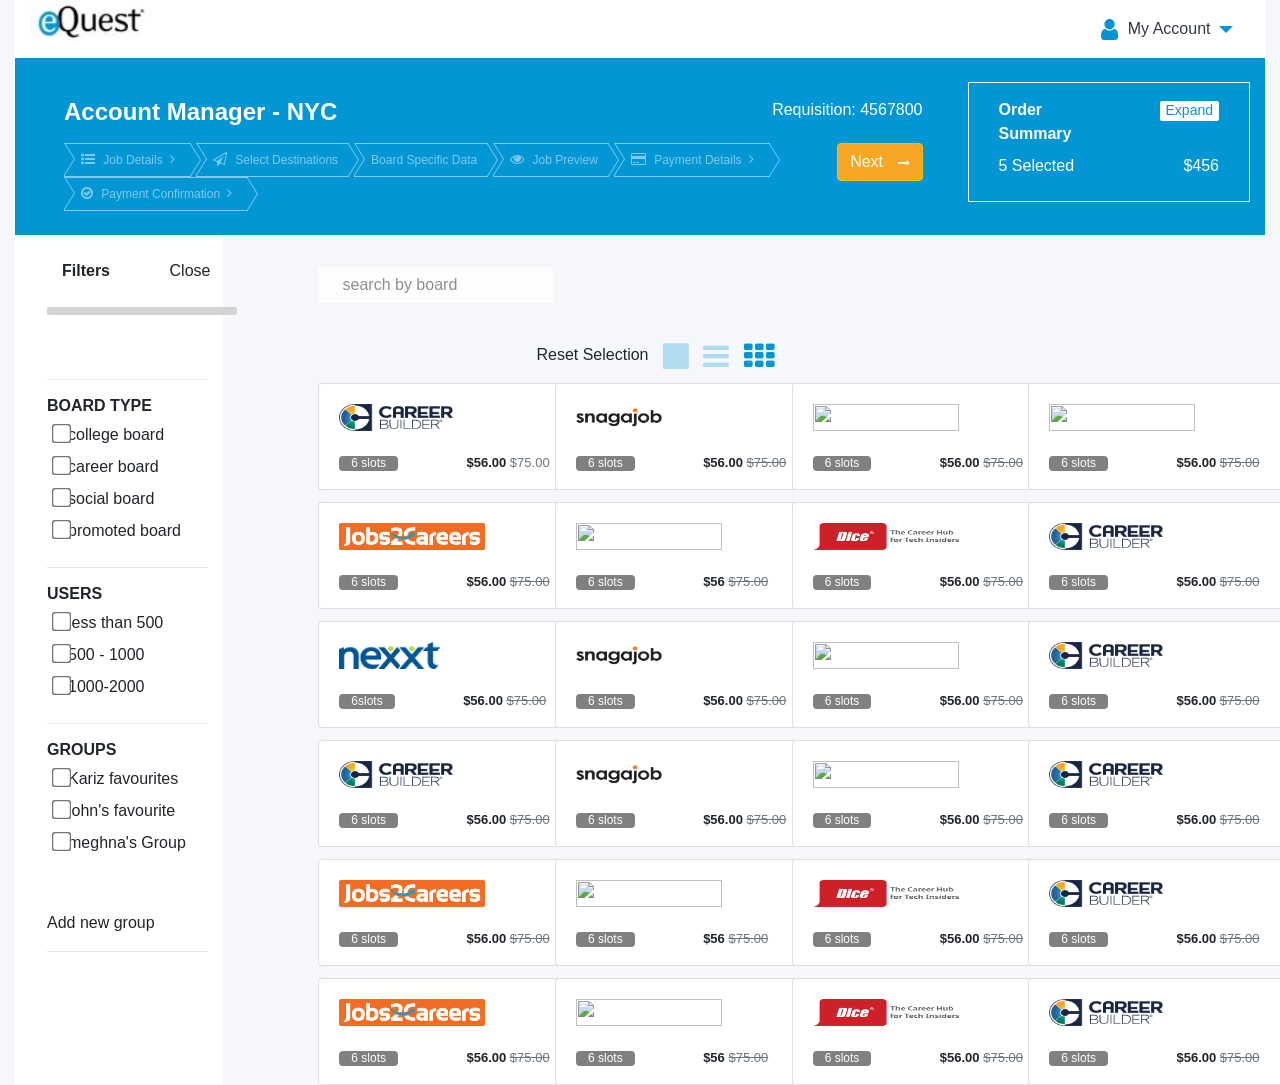
==== index.html @ 1d07b60c "w" ====
<!DOCTYPE html>
<html lang="en">
  <head>
    
    <meta charset="utf-8" />
    <meta name="viewport" content="width=device-width, initial-scale=1, shrink-to-fit=no" />
    
    <link href="https://fonts.googleapis.com/css?family=Barlow:400,700&display=swap"  rel="stylesheet" />
  
    <link href="https://cdnjs.cloudflare.com/ajax/libs/font-awesome/4.7.0/css/font-awesome.min.css" rel="stylesheet"/>
    <link href="css/jquery-ui.min.css" rel="stylesheet" />
    
    <link rel="stylesheet" href="css/bootstrap.min.css" />
  
    <link rel="stylesheet" href="equest3.css" />
    <script src="https://kit.fontawesome.com/34c7f4342f.js"></script>
    <title>eQuest</title>
  </head>
  
  <script>
   $("#slider").slider({
    range: true,
    min: 0,
    max: 500,
    values: [0, 500],
    slide: function(event, ui) {
      $(".amount").text("$" + ui.values[0] + " - $" + ui.values[1]);
    }
  });
  $(".amount").text(
    "$" +
      $("#slider").slider("values", 0) +
      " - $" +
      $("#slider").slider("values", 1)
  );
function selected() {
  $(document).ready(function(){
         $(".card").on("click", function(){
          console.log("click called");
          
            $(this).css("border", "2px solid #0C9BCC");
          
         });
      });  
}
  </script>

  <body >
    <header >
      <div class="container-fluid">
        <div class="row">
          <nav class="navbar navbar-expand-lg navbar-light bg-light bg-white">
            <a class="navbar-brand" href="#">
              <img style="max-width: 82%;  height: auto;" src="images/logo.JPG" />
            </a>
            <button
              class="navbar-toggler" type="button" data-toggle="collapse" data-target="#navbarSupportedContent" aria-controls="navbarSupportedContent" aria-expanded="false" aria-label="Toggle navigation">
              <span class="navbar-toggler-icon"></span>
            </button>

            <div class="collapse navbar-collapse" id="navbarSupportedContent">
              <ul class="navbar-nav mr-auto">
                <li class="nav-item dropdown"></li>
              </ul>
              <form class="form-inline my-2 my-lg-0">
                <div class="dropdown">
                  <a
                    class="nav-link dropdown-toggle text-dark"
                    href="#"
                    id="navbarDropdown"
                    role="button"
                    data-toggle="dropdown"
                    aria-haspopup="true"
                    aria-expanded="false"
                  >
                    <i class="fa fa-user text-primary" aria-hidden="true"></i>
                    My Account
                  </a>
                  <div
                    class="dropdown-menu dropdown-menu-right"
                    aria-labelledby="navbarDropdown"
                  >
                    <a class="dropdown-item" href="#">Manage Jobs</a>
                    <a class="dropdown-item" href="#">Posting Settings</a>
                    <!-- <div class="dropdown-divider"></div> -->
                    <a class="dropdown-item" href="#">Sign Out</a>
                  </div>
                </div>
              </form>
            </div>
          </nav>
        </div>
        <div class="row bg-primary text-white py-4">
          <div class="col-lg-9" style="padding-left:34px;">
            <div class="row mb-2 mt-3">
              <div class="col-sm-9">
                <h4 class="font-weight-bold">Account Manager - NYC</h4>
              </div>
              <div class="col-sm-3 text-right">
                <label>Requisition: <span>4567800</span></label>
              </div>
            </div>
            <div class="row">
              <div class="col-sm-12">
                <a
                  class="btn btn-warning pull-right text-white btn-next"
                  href="#"
                >
                  Next
                  <i class="fa fa-long-arrow-right" aria-hidden="true"></i>
                </a>
                <div class="row">
                  <ul class="nav nav-pills" style="opacity: 0.5;">
                    <li class="nav-item">
                      <a class="nav-link" href="#">
                        <i class="fa fa-list-ul" aria-hidden="true"></i>
                        Job Details
                        <i class="fa fa-angle-right ml-1" aria-hidden="true"></i>
                      </a>
                    </li>
                    <li class="nav-item">
                      <a class="nav-link " href="#">
                        <i class="fa fa-paper-plane-o" aria-hidden="true"></i>
                        Select Destinations
                      </a>
                    </li>
                    <li class="nav-item">
                      <a class="nav-link" href="#">
                        Board Specific Data
                      </a>
                    </li>
                    <li class="nav-item">
                      <a class="nav-link" href="#">
                        <i class="fa fa-eye" aria-hidden="true"></i>
                        Job Preview
                      </a>
                    </li>
                    <li class="nav-item">
                      <a class="nav-link" href="#">
                        <i class="fa fa-credit-card" aria-hidden="true"></i>
                        Payment Details
                        <i class="fa fa-angle-right ml-1" aria-hidden="true"></i>
                      </a>
                    </li>
                    <li class="nav-item">
                      <a class="nav-link" href="#">
                        <i class="fa fa-check-circle-o" aria-hidden="true"></i>
                        Payment Confirmation
                        <i class="fa fa-angle-right ml-1" aria-hidden="true"></i>
                      </a>
                    </li>
                  </ul>
                    </div>
              </div>
            </div>
          </div>
          <div class="col-lg-3">
            <div class="whiteBox">
              <div class="row">
                <div class="col-md-6">
                  <label class="order-summary">Order Summary</label>
                </div>
                <div class="col-md-6 text-right">
                  <a href="#" class="btn-expand">Expand</a>
                </div>
              </div>
              <div class="row">
                <div class="col-md-6">
                  <label>5 Selected</label>
                </div>
                <div class="col-md-6 text-right">
                  <label>$456</label>
                </div>
              </div>
            </div>
          </div>
        </div>
      </div>
    </header>
    <div class="container-fluid">
    <div class="row">
			<!--left column -->
			<div class="col-lg-2" style="padding-left: 32px;background:white;">
        <br>
        <div class="row">
          <div id="filter" class="col-lg-8"><a><strong>Filters</strong></a></div>
          <div class="col-lg-4" id="close">Close</div>
        </div>
        <br>
        <div class="row" id="range">

       
        <div class="price-range">
          <div id="slider"></div>
          <br>
          <div class="amount">&nbsp;</div>
        </div>

      </div>
			
        <hr>
        <h6 id="pr-headings"><strong>BOARD TYPE</strong></h6>
        <div class="checkLst">
        <form>
        	<input type="checkbox" name="collegeboard" id="collegeboard"><label for="collegeboard">college board</label><br>
        	<input type="checkbox" name="careerboard" id="careerboard"><label for="collegeboard">career board</label><br>
        	<input type="checkbox" name="socialboard" id="socialboard"><label for="collegeboard">social board</label><br>
        	<input type="checkbox" name="promotedboard" id="collegeboard"><label for="promotedboard">promoted board</label>
        </form>
        <hr>
        
        <h6 id="pr-headings" ><strong>USERS</strong></h6>
        <form>
        	<input type="checkbox" name="lessthan" id="lessthan"><label for="lessthan">less than 500</label><br>
        	<input type="checkbox" name="fivehun" id="fivehun"><label for="fivehun">500 - 1000</label><br>
        	<input type="checkbox" name="thous" id="thous"><label for="thous">1000-2000</label><br>
        
        </form>
        <hr>
        <h6 id="pr-headings"><strong>GROUPS</strong></h6>
        <form>
        	<input type="checkbox" name="kariz" id="kariz"><label for="collegeboard">Kariz favourites</label><br>
        	<input type="checkbox" name="john" id="john"><label for="collegeboard">john's favourite</label><br>
        	<input type="checkbox" name="meghna" id="meghna"><label for="collegeboard">meghna's Group</label>
        </form>
        <br><br>
        <p>Add new group</p>
        <hr>

        </div>
      
      </div>
      <!-- middle column-->
      <div id="middleCol" class="col-lg-10">
			   	<!-- 1st row -->
			    	<div class="row searchbox">
				    	<div class="col-6">
				         <div class="search-container">
                   <form  action="/action_page.php">
                          <input type="text" placeholder="     search by board                      &#xF002;" style="font-family: Arial, FontAwesome;
                          width: 53%;
                          height: 36px;
                          border: 1px;
                          opacity: 0.8;
                          margin-top: 32px"/>
                                <!--  <a href="#"><i class="fa fa-search"></i></a>-->
                     </form>
                   </div>

		        	</div>
              <div class="col-md-4 reset-selection">
                <label>Reset Selection</label>
                <a href="#" title="Condensed View" class="btn-condensed-view"
                  ><i class="fa fa-stop" aria-hidden="true"></i
                ></a>
                <a href="#" title="List View" class="btn-list-view"
                  ><i class="fa fa-bars" aria-hidden="true"></i
                ></a>
                <a href="#" title="Card View" class="btn-card-view active"
                  ><i class="fa fa-th" aria-hidden="true"></i
                ></a>
              </div>
		         </div>
		<br>
             <!-- 2nd row -->
            
       
		<div class="row">

      <div class="col-lg-3  col-sm-6 col-xs-12">

        <a class="clik" href="#" onclick="selected(this)">
          <div class="card" style="width: 16rem;"> 
          <!--  <i id="checkmark" class="fas fa-check-circle"></i> -->
   
  <div class="card-body" >
  
    <h5 class="card-title"><img class="career" src="images/career.png"></h5>

    <a href="#" class="card-link" id="slots">6 slots</a>
    <a  class="card-link" id="alignRight "><strong>$56.00 </strong><span class="text-muted" id="overline">$75.00</span></a>
  </div>
</div></a>
      </div>
			<div class="col-lg-3  col-sm-6 col-xs-12">
				<div class="card" style="width: 16rem;">
  <div class="card-body">
    <h5 class="card-title"><img src="images/snagajob.png" class="snaga"></h5>
    <a href="#" class="card-link" id="slots">6 slots</a>
    <a  class="card-link"><strong>$56.00</strong> <span class="text-muted" ><del>$75.00</del></span></a>
  </div>
</div>
			</div>
      <div class="col-lg-3  col-sm-6 col-xs-12">
				<div class="card" style="width: 16rem;">
  <div class="card-body">
    <h5 class="card-title"><img src="images/indeed.png" class="indeed"></h5>
    <a href="#" class="card-link" id="slots">6 slots</a>
    <a  class="card-link"><strong>$56.00 </strong><span class="text-muted"><del>$75.00</del></span></a>
  </div>
</div>

      </div>
      <div class="col-lg-3  col-sm-6 col-xs-12">
				<div class="card" style="width: 16rem;">
  <div class="card-body">
    <h5 class="card-title"><img src="images/indeed.png" class="indeed"></h5>
    <a href="#" class="card-link" id="slots">6 slots</a>
    <a  class="card-link"><strong>$56.00 </strong><span class="text-muted"><del>$75.00</del></span></a>
  </div>
</div>

      </div></div>
		
		<br>
		<!-- 3rd row -->
		
		<div class="row">

			<div class="col-lg-3  col-sm-6 col-xs-12">
				<div class="card" style="width: 16rem;">
       
  <div class="card-body" >
    <h5 class="card-title"><img src="images/j2c.png" class="indeed"></h5>
    <a href="#" class="card-link" id="slots">6 slots</a>
    <a  class="card-link"> <strong>$56.00 </strong><span class="text-muted"><del>$75.00</del></span></a>
  </div>
</div>
			</div>
      <div class="col-lg-3  col-sm-6 col-xs-12">
				<div class="card" style="width: 16rem;">
  <div class="card-body">
    <h5 class="card-title"><img src="images/craigslist.png" class="indeed"></h5>
    <a href="#" class="card-link" id="slots">6 slots</a>
    <a class="card-link"><strong>$56</strong> <span class="text-muted" ><del>$75.00</del></span></a>
  </div>
</div>
			</div>
			<div class="col-lg-3  col-sm-6 col-xs-12">
				<div class="card" style="width: 16rem;">
      
  <div class="card-body" >
    <h5 class="card-title"><img src="images/dice.png" class="indeed"></h5>
    <a href="#" class="card-link" id="slots">6 slots</a>
     <a  class="card-link"><strong>$56.00</strong> <span class="text-muted" ><del>$75.00</del></span></a>
  </div>
</div>

      </div>
      <div class="col-lg-3  col-sm-6 col-xs-12">

				<a id="clik" href="#" onclick="selected()">
          <div class="card" style="width: 16rem;"> 
        
  <div class="card-body" >
  
    <h5 class="card-title"><img class="career" src="images/career.png"></h5>

    <a href="#" class="card-link" id="slots">6 slots</a>
    <a  class="card-link" id="alignRight "><strong>$56.00 </strong><span class="text-muted" ><del>$75.00</del></span></a>
  </div>
</div></a>
			</div>

		</div>
		<br>

		<div class="row">

			<div class="col-lg-3  col-sm-6 col-xs-12">
				<div class="card" style="width: 16rem;">
       
  <div class="card-body" >
    <h5 class="card-title"><img src="images/nexxt.png" class="nxt"></h5>
    <a href="#" class="card-link" id="slots">6slots</a>
    <a  class="card-link"><strong>$56.00 </strong><span class="text-muted"><del>$75.00</del></span></a>
  </div>
</div>
			</div>
			<div class="col-lg-3  col-sm-6 col-xs-12">
				<div class="card" style="width: 16rem;">
  <div class="card-body">
    <h5 class="card-title"><img src="images/snagajob.png" class="snaga"></h5>
    <a href="#" class="card-link" id="slots">6 slots</a>
    <a  class="card-link"><strong>$56.00</strong> <span class="text-muted" ><del>$75.00</del></span></a>
  </div>
</div>
			</div>
			<div class="col-lg-3  col-sm-6 col-xs-12">
				<div class="card" style="width: 16rem;">
  <div class="card-body">
    <h5 class="card-title" ><img src="images/indeed.png" class="indeed" ></h5>
    <a href="#" class="card-link" id="slots">6 slots</a>
     <a  class="card-link"><strong>$56.00</strong> <span class="text-muted" ><del>$75.00</del></span></a>
  </div>
</div>

      </div>
      <div class="col-lg-3  col-sm-6 col-xs-12">

				<a id="clik" href="#" onclick="selected()">
          <div class="card" style="width: 16rem;"> 
            <div class="card-body" >
  
    <h5 class="card-title"><img class="career" src="images/career.png"></h5>

    <a href="#" class="card-link" id="slots">6 slots</a>
    <a  class="card-link" id="alignRight "><strong>$56.00 </strong><span class="text-muted" ><del>$75.00</del></span></a>
  </div>
</div></a>
			</div>

    </div>
    <br>
    <div class="row">

			<div class="col-lg-3  col-sm-6 col-xs-12">

				<a id="clik" href="#" onclick="selected()">
          <div class="card" style="width: 16rem;"> 
            <div class="card-body" >
  
    <h5 class="card-title"><img class="career" src="images/career.png"></h5>

    <a href="#" class="card-link" id="slots">6 slots</a>
    <a  class="card-link" id="alignRight "><strong>$56.00 </strong><span class="text-muted" ><del>$75.00</del></span></a>
  </div>
</div></a>
			</div>
      <div class="col-lg-3  col-sm-6 col-xs-12">
				<div class="card" style="width: 16rem;">
  <div class="card-body">
    <h5 class="card-title"><img src="images/snagajob.png" class="snaga"></h5>
    <a href="#" class="card-link" id="slots">6 slots</a>
    <a  class="card-link"><strong>$56.00</strong> <span class="text-muted"><del>$75.00</del></span></a>
  </div>
</div>
			</div>
      <div class="col-lg-3  col-sm-6 col-xs-12">
				<div class="card" style="width: 16rem;">
  <div class="card-body">
    <h5 class="card-title"><img src="images/indeed.png" class="indeed"></h5>
    <a href="#" class="card-link" id="slots">6 slots</a>
    <a  class="card-link"><strong>$56.00 </strong><span class="text-muted"><del>$75.00</del></span></a>
  </div>
</div>

      </div>
      <div class="col-lg-3  col-sm-6 col-xs-12">

				<a id="clik" href="#" onclick="selected()">
          <div class="card" style="width: 16rem;"> 
            <div class="card-body" >
  
    <h5 class="card-title"><img class="career" src="images/career.png"></h5>

    <a href="#" class="card-link" id="slots">6 slots</a>
    <a  class="card-link" id="alignRight "><strong>$56.00 </strong><span class="text-muted"><del>$75.00</del></span></a>
  </div>
</div></a>
			</div>
    </div>
    <br>
    <div class="row">

      <div class="col-lg-3  col-sm-6 col-xs-12">
				<div class="card" style="width: 16rem;">
          <div class="card-body" >
    <h5 class="card-title"><img src="images/j2c.png" class="indeed"></h5>
    <a href="#" class="card-link" id="slots">6 slots</a>
    <a  class="card-link"> <strong>$56.00 </strong><span class="text-muted" ><del>$75.00</del></span></a>
  </div>
</div>
			</div>
			<div class="col-lg-3  col-sm-6 col-xs-12">
				<div class="card" style="width: 16rem;">
  <div class="card-body">
    <h5 class="card-title"><img src="images/craigslist.png" class="indeed"></h5>
    <a href="#" class="card-link" id="slots">6 slots</a>
    <a class="card-link"><strong>$56</strong> <span class="text-muted"><del>$75.00</del></span></a>
  </div>
</div>
			</div>
			<div class="col-lg-3  col-sm-6 col-xs-12">
				<div class="card" style="width: 16rem;">
          <div class="card-body" >
    <h5 class="card-title"><img src="images/dice.png" class="indeed"></h5>
    <a href="#" class="card-link" id="slots">6 slots</a>
     <a  class="card-link"><strong>$56.00</strong> <span class="text-muted"><del>$75.00</del></span></a>
  </div>
</div>

      </div>
      <div class="col-lg-3  col-sm-6 col-xs-12">

				<a id="clik" href="#" onclick="selected()">
          <div class="card" style="width: 16rem;"> 
            <div class="card-body" >
  
    <h5 class="card-title"><img class="career" src="images/career.png"></h5>

    <a href="#" class="card-link" id="slots">6 slots</a>
    <a  class="card-link" id="alignRight "><strong>$56.00 </strong><span class="text-muted" ><del>$75.00</del></span></a>
  </div>
</div></a>
			</div>

		</div>
    <br>
    <div class="row">

			<div class="col-lg-3  col-sm-6 col-xs-12">
				<div class="card" style="width: 16rem;">
          <div class="card-body" >
    <h5 class="card-title"><img src="images/j2c.png" class="indeed"></h5>
    <a href="#" class="card-link" id="slots">6 slots</a>
    <a  class="card-link"> <strong>$56.00 </strong><span class="text-muted" ><del>$75.00</del></span></a>
  </div>
</div>
			</div>
      <div class="col-lg-3  col-sm-6 col-xs-12">
				<div class="card" style="width: 16rem;">
  <div class="card-body">
    <h5 class="card-title"><img src="images/craigslist.png" class="indeed"></h5>
    <a href="#" class="card-link" id="slots">6 slots</a>
    <a class="card-link"><strong>$56</strong> <span class="text-muted"><del>$75.00</del></span></a>
  </div>
</div>
			</div>
			<div class="col-lg-3  col-sm-6 col-xs-12">
				<div class="card" style="width: 16rem;">
          <div class="card-body" >
    <h5 class="card-title"><img src="images/dice.png" class="indeed"></h5>
    <a href="#" class="card-link" id="slots">6 slots</a>
     <a  class="card-link"><strong>$56.00</strong> <span class="text-muted" ><del>$75.00</del></span></a>
  </div>
</div>

      </div>
      <div class="col-lg-3  col-sm-6 col-xs-12">

				<a id="clik" href="#" onclick="selected()">
          <div class="card" style="width: 16rem;"> 
            <div class="card-body" >
  
    <h5 class="card-title"><img class="career" src="images/career.png"></h5>

    <a href="#" class="card-link" id="slots">6 slots</a>
    <a  class="card-link" id="alignRight "><strong>$56.00 </strong><span class="text-muted"><del>$75.00</del></span></a>
  </div>
</div></a>
			</div>
		</div>
</div>

</div> </div>   
<footer ></footer>  
    <script src="js/jquery.min.js"></script>
    <script src="js/jquery-ui.min.js"></script>
    <script src="js/popper.min.js"></script>
    <script src="js/bootstrap.min.js"></script>
    <script src="js/custom.js"></script>
  </body>
</html>
---- equest3.css ----
* {
  
    font-weight: 400;
  }
  body {
    background: #f5f7fb;
  }
  body.padding-top {
    padding-top: 210px;
  }
  /* Customised Bootstrap CSS */
  .nav-pills .nav-link.active,
  .nav-pills .show > .nav-link {
    background-color: #fff;
    color: #0296d5;
    font-weight: bold;
  }
  .navbar {
    width: 100%;
    height: 58px;
}
  .nav-link {
    
    padding-left: 1208px;
}
  .navbar .dropdown-toggle::after {
    border-top: 7px solid #0296d5;
    border-right: 7px solid transparent;
    border-bottom: 0;
    border-left: 7px solid transparent;
    vertical-align: middle;
  }
  .navbar .dropdown-toggle i {
    font-size: 24px;
    margin-right: 5px;
    vertical-align: middle;
  }
 
  .btn-next i {
    font-size: 12px;
    margin-left: 10px;
  }
  .whiteBox {
    padding: 15px;
    border: 1px solid #fff;
  }
  .order-summary {
    font-size: 16px;
    font-weight: 700;
  }
  .btn-expand {
    background: #fff;
    color: #0296d5;
    font-size: 14px;
    padding: 1px 6px 3px;
    border-radius: 2px;
    text-decoration: none;
  }
  .nav-pills .nav-link.active,
.nav-pills .show > .nav-link {
  background-color: #fff;
  color: #0296d5;
  font-weight: bold;
}
.text-primary {
  color: #0296d5 !important;
}
.bg-primary {
  background-color: #0296d5 !important;
}
.nav-link {
  padding: 7px 16px;
}
.custom-control-input:focus ~ .custom-control-label::before {
  box-shadow: none;
}
.btn-warning {
  background-color: #f5a623;
}
.bg-warning {
  background-color: #f5a623 !important;
}
/* Customised Bootstrap CSS Ends*/

.navbar {
  width: 100%;
}
.navbar .dropdown-toggle::after {
  border-top: 7px solid #0296d5;
  border-right: 7px solid transparent;
  border-bottom: 0;
  border-left: 7px solid transparent;
  vertical-align: middle;
}
.navbar .dropdown-toggle i {
  font-size: 24px;
  margin-right: 5px;
  vertical-align: middle;
}
header .nav li a {
  color: #fff;
  border: 1px solid #fff;
  position: relative;
  font-size: 12px;
  background-color: #0296d5;
  border-radius: 0px !important;
  padding-right: 10px;
}
header .nav li {
  position: relative;
  margin-right: 5px;
}
header .nav li:before,
header .nav li:after {
  content: " ";
  display: block;
  width: 0;
  height: 0;
  border-top: 16px solid transparent;
  border-bottom: 16px solid transparent;
  border-left: 10px solid #fff;
  position: absolute;
  top: 0px;
  left: 1px;
  z-index: 0;
}
header .nav li:before {
  border-left: 10px solid #0296d5;
  left: 0px;
  z-index: 1;
}
header .nav li a:after,
header .nav li a:before {
  content: " ";
  display: block;
  width: 0;
  height: 0;
  border-top: 16px solid transparent;
  border-bottom: 16px solid transparent;
  border-left: 10px solid #fff;
  position: absolute;
  top: 0px;
  right: -11px;
  z-index: 2;
}
header .nav li a:before {
  border-left: 10px solid #0296d5;
  right: -10px;
  z-index: 3;
}
header .nav li a i {
  margin-right: 5px;
  font-size: 14px;
}
.nav-pills .nav-link.active:before {
  border-left: 10px solid #fff;
}
.btn-next i {
  font-size: 12px;
  margin-left: 10px;
}
.range{
   width:190px;
   height: 8px;
   background:lightgrey; 
     -webkit-appearance:none  ;
     outline: none;
     border-radius:2px;

}
.range::-webkit-slider-thumb{
  -webkit-appearance:none;
  width: 20px;
  height: 20px;
  border-radius: 50%;
  background:#0C9BCC;
}

.range::-webkit-slider-thumb:after{
  -webkit-appearance:none;
  width: 20px;
  height: 20px;
  border-radius: 50%;
  background:red;
}
img{
	width: 146px;
	margin-bottom: 13px;
}
#slots {
    background-color: gray;
    color: white;
    border-radius: 4px;
    padding: 0px 12px 1px 12px;
    font-size: 12px;
}

.card-link+.card-link {
    margin-left: 64px!important;
    font-size: 13px;
}
img.snaga {
    height: 27px;
    width: 86px;
}
img.indeed {
    height: 27px;
}
img.career {
    height: 27px;
    width: 53%;
}
img.nxt {
    height: 27px;
    width: 101px;
}
.card{
  width: 280px;
}
#slider{
  width:190px;
  height: 8px;
  background:lightgrey; 
    -webkit-appearance:none  ;
    outline: none;
    border-radius:2px;
}
#slider::-webkit-slider-thumb{
 -webkit-appearance:none;
 width: 20px;
 height: 20px;
 border-radius: 100%;
 background:#0C9BCC;
}

#slider::-webkit-slider-thumb:after{
 -webkit-appearance:none;
 width: 20px;
 height: 20px;
 border-radius: 100%;
 background:red;
}
#middleCol {
  line-height: 12px;
  padding-left:80px;
}
.row{
  margin-left: 0px;
  margin-right:0px;
}
div#reset {
  padding-top: 44px;
  padding-left: 294px;
}
.reset-selection {
  text-align: right;
  margin-left: 170px;
  margin-top: 38px;
}
.reset-selection a {
  font-size: 30px;
  vertical-align: middle;
  margin-left: 10px;
  color: #0296d5;
  opacity: 0.28;
}
.reset-selection a.active {
  opacity: 1;
}
.promotion-flyer {
  position: absolute;
  top: 10px;
  right: 0px;
  background: #b2dcf1;
  font-size: 12px;
  font-style: italic;
  padding: 0px 5px 1px 15px;
}
.promotion-flyer:before {
  content: "";
  position: absolute;
  top: 0px;
  left: 0px;
  border-top: 9px solid transparent;
  border-right: 0px solid transparent;
  border-left: 9px solid #fff;
  border-bottom: 9px solid transparent;
}
.nav{
  opacity: 0.5;
}
.img-fluid {
  max-width: 82%!important;
  height: auto;
}
.ui-state-default, .ui-widget-content .ui-state-default, .ui-widget-header .ui-state-default, .ui-button, html .ui-button.ui-state-disabled:hover, html .ui-button.ui-state-disabled:active {
  border: 1px solid #c5c5c5;
  background: #f6f6f6;
  font-weight: normal;
  color: #454545;
  background:#0C9BCC!important;
  border-radius: 50%!important;
}
.checkLst input {
  transform: scale(1.5);
  margin-left: 8px;
  margin-bottom: 4px;
}
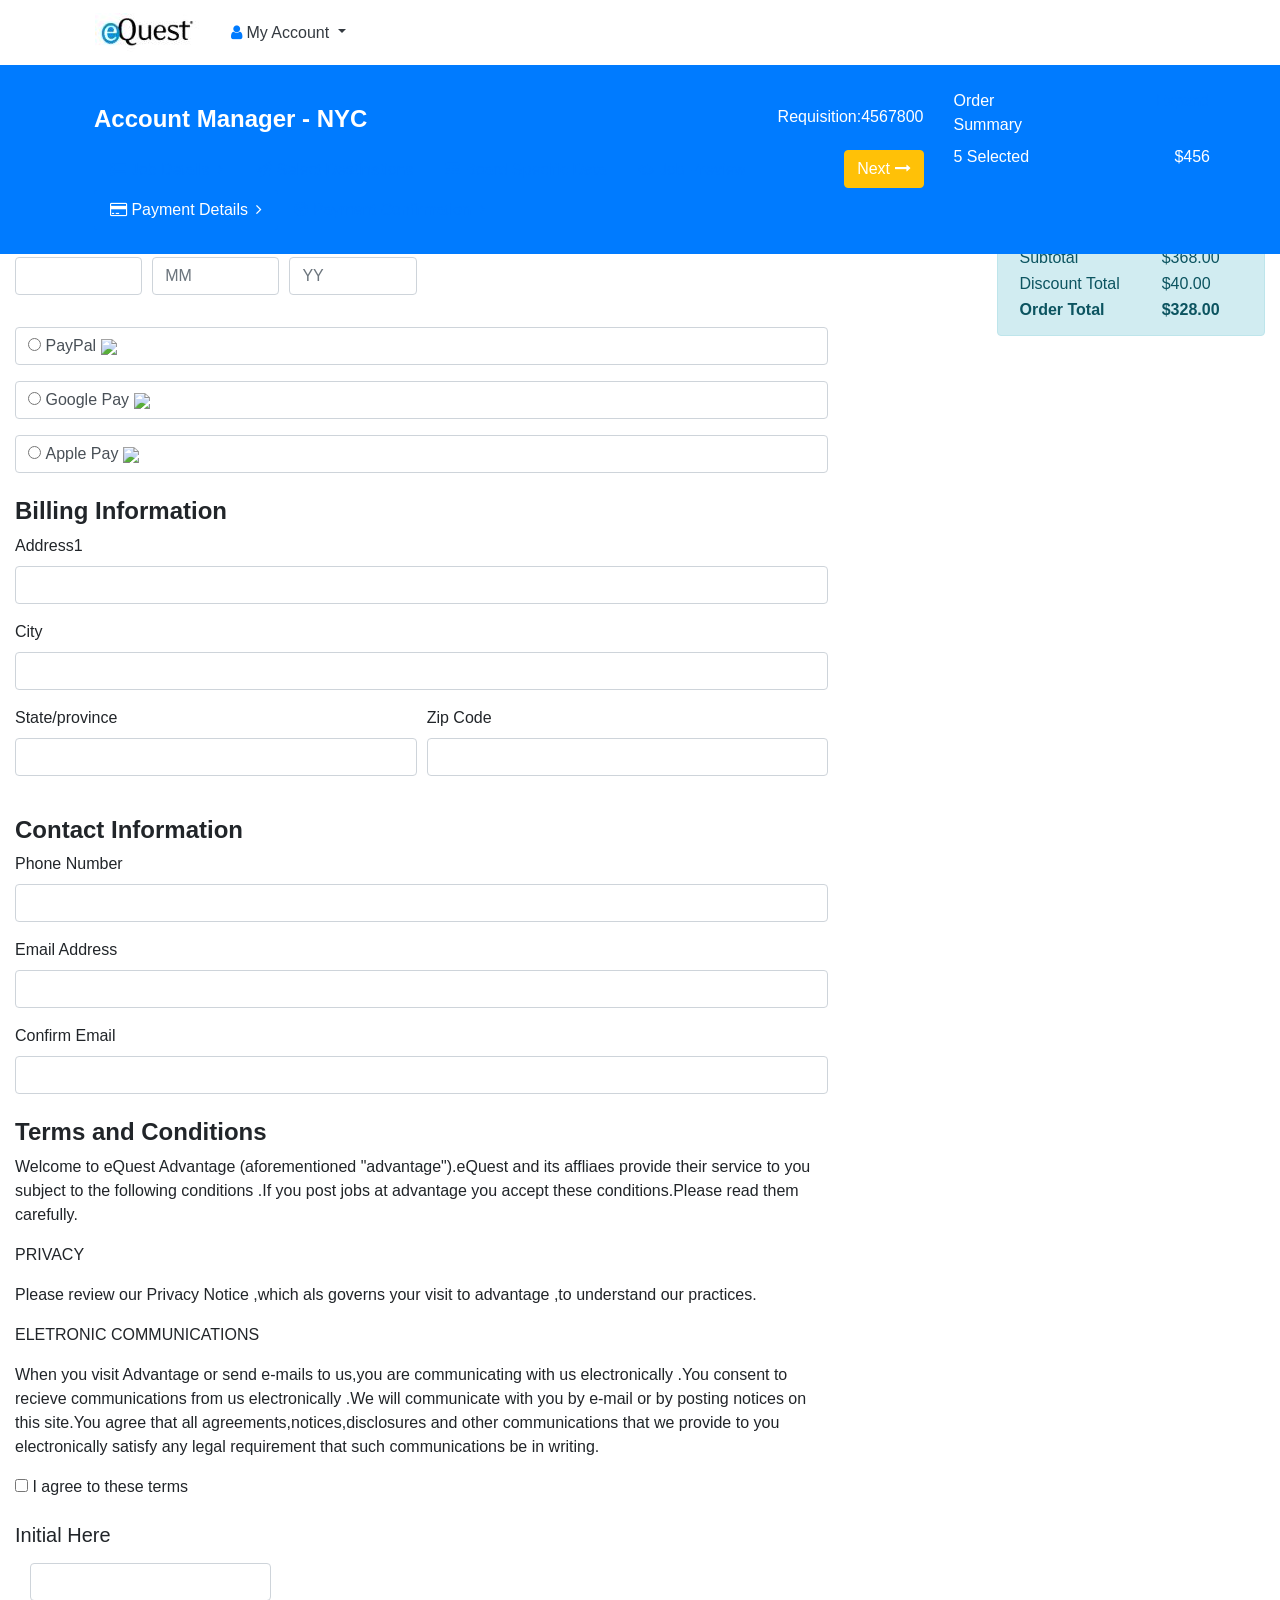
==== commit 05855511: "Update index.html" ====
--- a/index.html
+++ b/index.html
@@ -1,142 +1,109 @@
 <!DOCTYPE html>
 <html lang="en">
-  <head>
-    
-    <meta charset="utf-8" />
-    <meta name="viewport" content="width=device-width, initial-scale=1, shrink-to-fit=no" />
-    
-    <link href="https://fonts.googleapis.com/css?family=Barlow:400,700&display=swap"  rel="stylesheet" />
+
+<head>
+  <!-- Required meta tags -->
+  <meta charset="utf-8" />
+  <meta name="viewport" content="width=device-width, initial-scale=1, shrink-to-fit=no" />
+  <!-- Barlow - Google Fonts -->
+  <link href="https://fonts.googleapis.com/css?family=Barlow:400,500,700&display=swap" rel="stylesheet">
+  <!-- Font Awesome CSS -->
+  <link href="https://cdnjs.cloudflare.com/ajax/libs/font-awesome/4.7.0/css/font-awesome.min.css" rel="stylesheet" />
+  <link href="css/jquery-ui.min.css" rel="stylesheet" />
+  <!-- Bootstrap CSS -->
+  <link rel="stylesheet" href="css/bootstrap.min.css" />
+  <!-- Custom CSS  -->
+  <link rel="stylesheet" href="paymentdetails1.css" />
   
-    <link href="https://cdnjs.cloudflare.com/ajax/libs/font-awesome/4.7.0/css/font-awesome.min.css" rel="stylesheet"/>
-    <link href="css/jquery-ui.min.css" rel="stylesheet" />
-    
-    <link rel="stylesheet" href="css/bootstrap.min.css" />
-  
-    <link rel="stylesheet" href="equest3.css" />
-    <script src="https://kit.fontawesome.com/34c7f4342f.js"></script>
-    <title>eQuest</title>
-  </head>
-  
-  <script>
-   $("#slider").slider({
-    range: true,
-    min: 0,
-    max: 500,
-    values: [0, 500],
-    slide: function(event, ui) {
-      $(".amount").text("$" + ui.values[0] + " - $" + ui.values[1]);
-    }
-  });
-  $(".amount").text(
-    "$" +
-      $("#slider").slider("values", 0) +
-      " - $" +
-      $("#slider").slider("values", 1)
-  );
-function selected() {
-  $(document).ready(function(){
-         $(".card").on("click", function(){
-          console.log("click called");
-          
-            $(this).css("border", "2px solid #0C9BCC");
-          
-         });
-      });  
-}
-  </script>
-
-  <body >
-    <header >
-      <div class="container-fluid">
-        <div class="row">
-          <nav class="navbar navbar-expand-lg navbar-light bg-light bg-white">
-            <a class="navbar-brand" href="#">
-              <img style="max-width: 82%;  height: auto;" src="images/logo.JPG" />
-            </a>
-            <button
-              class="navbar-toggler" type="button" data-toggle="collapse" data-target="#navbarSupportedContent" aria-controls="navbarSupportedContent" aria-expanded="false" aria-label="Toggle navigation">
-              <span class="navbar-toggler-icon"></span>
-            </button>
-
-            <div class="collapse navbar-collapse" id="navbarSupportedContent">
-              <ul class="navbar-nav mr-auto">
-                <li class="nav-item dropdown"></li>
-              </ul>
-              <form class="form-inline my-2 my-lg-0">
-                <div class="dropdown">
-                  <a
-                    class="nav-link dropdown-toggle text-dark"
-                    href="#"
-                    id="navbarDropdown"
-                    role="button"
-                    data-toggle="dropdown"
-                    aria-haspopup="true"
-                    aria-expanded="false"
-                  >
-                    <i class="fa fa-user text-primary" aria-hidden="true"></i>
-                    My Account
+  <link href="https://fonts.googleapis.com/css?family=Roboto+Mono&display=swap" rel="stylesheet">
+  <title>eQuest</title>
+</head>
+
+<body class="padding-top">
+  <header class="fixed-top bg-white">
+    <div class="container-fluid">
+      <div class="row">
+        <div class="container pl-4 pr-0">
+          <div class="row">
+            <nav class="navbar navbar-expand-lg navbar-light bg-light bg-white">
+              <a class="navbar-brand" href="#">
+                <img class="img-fluid" src="images/logo.JPG" />
+              </a>
+              <button class="navbar-toggler" type="button" data-toggle="collapse" data-target="#navbarSupportedContent"
+                aria-controls="navbarSupportedContent" aria-expanded="false" aria-label="Toggle navigation">
+                <span class="navbar-toggler-icon"></span>
+              </button>
+              <div class="collapse navbar-collapse" id="navbarSupportedContent">
+                <ul class="navbar-nav mr-auto">
+                  <li class="nav-item dropdown"></li>
+                </ul>
+                <form class="form-inline my-2 my-lg-0">
+                  <div class="dropdown">
+                    <a class="nav-link dropdown-toggle text-dark" href="#" id="navbarDropdown" role="button"
+                      data-toggle="dropdown" aria-haspopup="true" aria-expanded="false">
+                      <i class="fa fa-user text-primary" aria-hidden="true"></i>
+                      My Account
+                    </a>
+                    <div class="dropdown-menu dropdown-menu-right" aria-labelledby="navbarDropdown">
+                      <a class="dropdown-item" href="#">Manage Jobs</a>
+                      <a class="dropdown-item" href="#" data-toggle="modal" data-target="#post-settings">Posting
+                        Settings</a>
+                      <!-- <div class="dropdown-divider"></div> -->
+                      <a class="dropdown-item" href="#">Sign Out</a>
+                    </div>
+                  </div>
+                </form>
+              </div>
+            </nav>
+          </div>
+        </div>
+      </div>
+      <div class="row bg-primary text-white py-4">
+        <div class="container pl-4 pr-0">
+          <div class="row ">
+            <div class="col-lg-9">
+              <div class="row mb-2 mt-3">
+                <div class="col-sm-9">
+                  <h4 class="font-weight-bold">Account Manager - NYC</h4>
+                </div>
+                <div class="col-sm-3 text-right">
+                  <label class="requisition">Requisition:4567800</label>
+                </div>
+              </div>
+              <div  class="row">
+                <div class="col-sm-12">
+                  <a class="btn btn-warning pull-right text-white btn-next" href="#">
+                    Next
+                    <i class="fa fa-long-arrow-right" aria-hidden="true"></i>
                   </a>
-                  <div
-                    class="dropdown-menu dropdown-menu-right"
-                    aria-labelledby="navbarDropdown"
-                  >
-                    <a class="dropdown-item" href="#">Manage Jobs</a>
-                    <a class="dropdown-item" href="#">Posting Settings</a>
-                    <!-- <div class="dropdown-divider"></div> -->
-                    <a class="dropdown-item" href="#">Sign Out</a>
-                  </div>
-                </div>
-              </form>
-            </div>
-          </nav>
-        </div>
-        <div class="row bg-primary text-white py-4">
-          <div class="col-lg-9" style="padding-left:34px;">
-            <div class="row mb-2 mt-3">
-              <div class="col-sm-9">
-                <h4 class="font-weight-bold">Account Manager - NYC</h4>
-              </div>
-              <div class="col-sm-3 text-right">
-                <label>Requisition: <span>4567800</span></label>
-              </div>
-            </div>
-            <div class="row">
-              <div class="col-sm-12">
-                <a
-                  class="btn btn-warning pull-right text-white btn-next"
-                  href="#"
-                >
-                  Next
-                  <i class="fa fa-long-arrow-right" aria-hidden="true"></i>
-                </a>
-                <div class="row">
-                  <ul class="nav nav-pills" style="opacity: 0.5;">
-                    <li class="nav-item">
-                      <a class="nav-link" href="#">
+                  <ul class="nav nav-pills">
+                    <li class="nav-item">
+                      <a class="nav-link" href="job-details.html">
                         <i class="fa fa-list-ul" aria-hidden="true"></i>
                         Job Details
                         <i class="fa fa-angle-right ml-1" aria-hidden="true"></i>
                       </a>
                     </li>
                     <li class="nav-item">
-                      <a class="nav-link " href="#">
+                      <a class="nav-link" href="index.html">
                         <i class="fa fa-paper-plane-o" aria-hidden="true"></i>
                         Select Destinations
                       </a>
                     </li>
                     <li class="nav-item">
-                      <a class="nav-link" href="#">
+                      <a class="nav-link" href="board-specific-data.html">
+                          <i class="fa fa-table" aria-hidden="true"></i>
                         Board Specific Data
                       </a>
                     </li>
                     <li class="nav-item">
-                      <a class="nav-link" href="#">
+                      <a class="nav-link " href="job-preview.html">
                         <i class="fa fa-eye" aria-hidden="true"></i>
                         Job Preview
                       </a>
                     </li>
-                    <li class="nav-item">
-                      <a class="nav-link" href="#">
+                    <li class="nav-item active">
+                      <a class="nav-link active" href="#">
                         <i class="fa fa-credit-card" aria-hidden="true"></i>
                         Payment Details
                         <i class="fa fa-angle-right ml-1" aria-hidden="true"></i>
@@ -150,415 +117,267 @@
                       </a>
                     </li>
                   </ul>
-                    </div>
-              </div>
-            </div>
-          </div>
-          <div class="col-lg-3">
-            <div class="whiteBox">
-              <div class="row">
-                <div class="col-md-6">
-                  <label class="order-summary">Order Summary</label>
-                </div>
-                <div class="col-md-6 text-right">
-                  <a href="#" class="btn-expand">Expand</a>
-                </div>
-              </div>
-              <div class="row">
-                <div class="col-md-6">
-                  <label>5 Selected</label>
-                </div>
-                <div class="col-md-6 text-right">
-                  <label>$456</label>
+                </div>
+              </div>
+            </div>
+            <div class="col-lg-3">
+              <div class="order-summary">
+                <div class="row">
+                  <div class="col-md-6">
+                    <label class="lbl-order-summary">Order Summary</label>
+                  </div>
+                  <div class="col-md-6 text-right">
+                    <a href="javascript:void(0)" class="btn-expand">Expand</a>
+                  </div>
+                </div>
+                <div class="row">
+                  <div class="col-md-6">
+                    <label>5 Selected</label>
+                  </div>
+                  <div class="col-md-6 text-right">
+                    <label>$456</label>
+                  </div>
                 </div>
               </div>
             </div>
           </div>
         </div>
       </div>
-    </header>
-    <div class="container-fluid">
-    <div class="row">
-			<!--left column -->
-			<div class="col-lg-2" style="padding-left: 32px;background:white;">
-        <br>
-        <div class="row">
-          <div id="filter" class="col-lg-8"><a><strong>Filters</strong></a></div>
-          <div class="col-lg-4" id="close">Close</div>
-        </div>
-        <br>
-        <div class="row" id="range">
-
-       
-        <div class="price-range">
-          <div id="slider"></div>
-          <br>
-          <div class="amount">&nbsp;</div>
-        </div>
-
-      </div>
-			
-        <hr>
-        <h6 id="pr-headings"><strong>BOARD TYPE</strong></h6>
-        <div class="checkLst">
-        <form>
-        	<input type="checkbox" name="collegeboard" id="collegeboard"><label for="collegeboard">college board</label><br>
-        	<input type="checkbox" name="careerboard" id="careerboard"><label for="collegeboard">career board</label><br>
-        	<input type="checkbox" name="socialboard" id="socialboard"><label for="collegeboard">social board</label><br>
-        	<input type="checkbox" name="promotedboard" id="collegeboard"><label for="promotedboard">promoted board</label>
-        </form>
-        <hr>
+    </div>
+  </header>
+  <div id="payment-page" class="row">
+   <div class="col-lg-8 col-sm-12  col-md-8 col-xs-12">
+  <section class="container bg-white job-details mt-5">
+    <h4><strong>Payment Method</strong></h4>
+    <form>
+      <div class="form-control big-box mb-3">
         
-        <h6 id="pr-headings" ><strong>USERS</strong></h6>
-        <form>
-        	<input type="checkbox" name="lessthan" id="lessthan"><label for="lessthan">less than 500</label><br>
-        	<input type="checkbox" name="fivehun" id="fivehun"><label for="fivehun">500 - 1000</label><br>
-        	<input type="checkbox" name="thous" id="thous"><label for="thous">1000-2000</label><br>
-        
-        </form>
-        <hr>
-        <h6 id="pr-headings"><strong>GROUPS</strong></h6>
-        <form>
-        	<input type="checkbox" name="kariz" id="kariz"><label for="collegeboard">Kariz favourites</label><br>
-        	<input type="checkbox" name="john" id="john"><label for="collegeboard">john's favourite</label><br>
-        	<input type="checkbox" name="meghna" id="meghna"><label for="collegeboard">meghna's Group</label>
-        </form>
-        <br><br>
-        <p>Add new group</p>
-        <hr>
-
-        </div>
+      
+      <input type="radio" id="test1" name="radio-group" >
+    <label for="test1">Credit Card</label>
+        <span id="credit-card-logo"><img src="images/visa.png"><img src="images/Mastercard.png"><img src="images/AmericanExpress.png"><img src="images/discover.png"></span>
+      
       
       </div>
-      <!-- middle column-->
-      <div id="middleCol" class="col-lg-10">
-			   	<!-- 1st row -->
-			    	<div class="row searchbox">
-				    	<div class="col-6">
-				         <div class="search-container">
-                   <form  action="/action_page.php">
-                          <input type="text" placeholder="     search by board                      &#xF002;" style="font-family: Arial, FontAwesome;
-                          width: 53%;
-                          height: 36px;
-                          border: 1px;
-                          opacity: 0.8;
-                          margin-top: 32px"/>
-                                <!--  <a href="#"><i class="fa fa-search"></i></a>-->
-                     </form>
-                   </div>
-
-		        	</div>
-              <div class="col-md-4 reset-selection">
-                <label>Reset Selection</label>
-                <a href="#" title="Condensed View" class="btn-condensed-view"
-                  ><i class="fa fa-stop" aria-hidden="true"></i
-                ></a>
-                <a href="#" title="List View" class="btn-list-view"
-                  ><i class="fa fa-bars" aria-hidden="true"></i
-                ></a>
-                <a href="#" title="Card View" class="btn-card-view active"
-                  ><i class="fa fa-th" aria-hidden="true"></i
-                ></a>
-              </div>
-		         </div>
-		<br>
-             <!-- 2nd row -->
+      <form accept-charset="UTF-8" action="/" class="require-validation" data-cc-on-file="false" data-stripe-publishable-key="pk_bQQaTxnaZlzv4FnnuZ28LFHccVSaj" id="payment-form" method="post"><div style="margin:0;padding:0;display:inline"><input name="utf8" type="hidden" value="✓" /><input name="_method" type="hidden" value="PUT" /><input name="authenticity_token" type="hidden" value="qLZ9cScer7ZxqulsUWazw4x3cSEzv899SP/7ThPCOV8=" /></div>
+        <div class="form-row">
+            <div class="form-group col-md-6 col-sm-12">
+              <label for="card-on-name">Name on Card</label>
+              <input type="text" class="form-control" id="card-on-name" >
+            </div>
+            <div class="form-group col-md-6 col-sm-12">
+              <label for="card-number">Card Number</label>
+              <input type="text" class="form-control" id="card-number">
+            </div>
+          </div></form>
+        <div class='form-row mb-3'>
+          <div class='col-md-2 col-xs-4 form-group cvc required'>
+            <label class='control-label'>CVC</label>
+            <input autocomplete='off' class='form-control card-cvc' size='4' type='text'>
+          </div>
+          <div class=' col-md-2 col-xs-4 form-group expiration required'>
+            <label class='control-label'>Exp Date</label>
+            <input class='form-control card-expiry-month' placeholder='MM' size='2' type='text'>
+          </div>
+          <div class=' col-md-2 col-xs-4 form-group expiration required'>
+              <label class='control-label' id="color-white">.</label>
+              <input class='form-control card-expiry-month' placeholder='YY' size='2' type='text'>
+            </div>
+          <div class="col-md-6 mb-2"></div></div>
+    
+        <div class="form-control big-box mb-3">
+          <input type="radio" id="test2" name="radio-group" >
+          <label for="test2">PayPal</label>
+            <span id="payment-app">  <img src="images/paypal.png"></span>
             
-       
-		<div class="row">
-
-      <div class="col-lg-3  col-sm-6 col-xs-12">
-
-        <a class="clik" href="#" onclick="selected(this)">
-          <div class="card" style="width: 16rem;"> 
-          <!--  <i id="checkmark" class="fas fa-check-circle"></i> -->
-   
-  <div class="card-body" >
-  
-    <h5 class="card-title"><img class="career" src="images/career.png"></h5>
-
-    <a href="#" class="card-link" id="slots">6 slots</a>
-    <a  class="card-link" id="alignRight "><strong>$56.00 </strong><span class="text-muted" id="overline">$75.00</span></a>
-  </div>
-</div></a>
+            </div>
+        <div class="form-control big-box mb-3">            
+          <input type="radio" id="test3" name="radio-group" >
+          <label for="test3">Google Pay</label>
+                   <span id="gpay-app"> <img src="images/gpay.png"></span>
+               
+                </div>
+        <div class="form-control big-box mb-3">                
+        
+          <input type="radio" id="test4" name="radio-group" >
+          <label for="test4">Apple Pay</label>
+                       <span id="applepay-app"> <img src="images/applepay.png"> </span>
+                   
+                    </div>
+    </form>
+  </section>
+  <section class="container bg-white job-details mt-4">
+      <form>
+         <h4><strong>Billing Information</strong></h4>
+          <div class="form-group">
+            <label for="inputAddress">Address1</label>
+            <input type="text" class="form-control" id="inputAddress" >
+          </div>
+          <div class="form-group">
+            <label for="inputAddress2">City</label>
+            <input type="text" class="form-control" id="inputAddress2" >
+          </div>
+           <div class="form-row">
+            <div class="form-group col-md-6 col-sm-12">
+              <label for="inputState">State/province</label>
+              <input type="text" class="form-control" id="inputState" >
+            </div>
+            <div class="form-group col-md-6 col-sm-12">
+              <label for="inputZip">Zip Code</label>
+              <input type="text" class="form-control" id="inputZip">
+            </div>
+          </div>
+         
+        </form>
+  </section>
+
+  <section class="container bg-white job-details mt-4">
+      <form>
+         <h4><strong>Contact Information</strong></h4>
+          <div class="form-group">
+            <label for="phoneNumber">Phone Number</label>
+            <input type="text" class="form-control" id="phoneNumber" >
+          </div> 
+          <div class="form-group">
+              <label for="EmailAddress">Email Address</label>
+              
+              <input type="text" class="form-control" id="EmailAddress" >
+            </div> 
+            <div class="form-group">
+                <label for="confirm-email">Confirm Email</label>
+                <input type="text" class="form-control" id="confirm-email" >
+              </div> 
+        </form>
+  </section>
+  <section class="container bg-white job-details mt-4">
+      <form>
+         
+         
+             <h4><strong>Terms and Conditions</strong></strong></h4> 
+             <div class="terms-border">
+            <p>Welcome to eQuest Advantage (aforementioned "advantage").eQuest  and its affliaes provide their service to you subject to the following conditions .If you post jobs at advantage you accept these conditions.Please read them carefully.</p>
+            <p>PRIVACY</p>
+            <p>Please review our Privacy Notice ,which als governs your visit to advantage ,to understand our practices.</p>
+            <p>ELETRONIC COMMUNICATIONS</p>
+            <P>When you visit Advantage or send e-mails to us,you are communicating with us electronically .You consent to recieve communications from us electronically .We will communicate with you by e-mail or by posting notices on this site.You agree that all agreements,notices,disclosures and other communications that we provide to you electronically satisfy any legal requirement that such communications be in writing.</P>
+              </div>
+            
+         
+        </form>
+      <form>
+        <div>
+          <input type="checkbox" id="agree-terms">
+          <label for="agree-terms"><p>I agree to these terms</p></label>
+          </div>
+          <div class="form-group">
+          <label for="initial"><h5>Initial Here</h5></label>
+          <div class="col-md-4">
+          <input type="text" class="form-control" id="initial">
+          </div>
+          <div class="col-md-8"></div>
+          </div>
+         </form>
+  </section>
+</div>
+ 
+
+ <div class="col-lg-1 col-md-1"></div>
+
+
+
+ <div class="col-lg-3 col-md-3 col-sm-12  col-xs-12">
+   <section class="container bg-white job-details">
+  <div class="order-summary-slide">
+    <div class="top-section">
+      <table width="100%">
+        <tr>
+          <td>
+            <span>Career Builder</span>
+          </td>
+          <td class="align-right">
+            <span><strong>$56</strong></span>
+          </td>
+        </tr>
+        <tr>
+          <td>
+            <span>College Recruiter</span>
+          </td>
+          <td class="align-right">
+            <span id="client-contract"><strong>client contract </strong></span>
+          </td>
+        </tr>
+        <tr>
+          <td>
+            <span>Indeed</span>
+          </td>
+          <td class="align-right">
+            <span><strong>$56</strong></span>
+          </td>
+        </tr>
+      </table>
+    
+     <h5 class="resume-section"><strong>Resumes</strong></h5>
+     <table width="100%">
+        <tr>
+          <td>
+            <span>Resume</span>
+          </td>
+          <td class="align-right">
+            <span><strong>$100</strong></span>
+          </td>
+        </tr>
+        <tr>
+            <td>
+              <span>Resume</span>
+            </td>
+            <td class="align-right">
+              <span class="align-right"><strong>$100</strong></span>
+            </td>
+          </tr>
+        </table>
+    </div>
+    <div class="promocode-section">
+      <label for="promocode"><h5><strong>Enter Promocode</strong></h5></label>
+      <input type="text" id="promocode">
+    </div>
+    <div class="bottom-section">
+      <div class="alert alert-info">
+        <table width="100%">
+          <tr>
+            <td>
+              <span>Subtotal</span>
+            </td>
+            <td class="align-right" >
+              <span>$368.00</span>
+            </td>
+          </tr>
+          <tr>
+            <td>
+              <span>Discount Total</span>
+            </td>
+            <td class="align-right" >
+              <span >$40.00</span>
+            </td>
+          </tr>
+          <tr id="order-total">
+            <td >
+              <span><strong>Order Total</strong></span>
+            </td>
+            <td class="align-right" >
+              <span><strong>$328.00</strong></span>
+            </td>
+          </tr>
+        </table>
       </div>
-			<div class="col-lg-3  col-sm-6 col-xs-12">
-				<div class="card" style="width: 16rem;">
-  <div class="card-body">
-    <h5 class="card-title"><img src="images/snagajob.png" class="snaga"></h5>
-    <a href="#" class="card-link" id="slots">6 slots</a>
-    <a  class="card-link"><strong>$56.00</strong> <span class="text-muted" ><del>$75.00</del></span></a>
-  </div>
-</div>
-			</div>
-      <div class="col-lg-3  col-sm-6 col-xs-12">
-				<div class="card" style="width: 16rem;">
-  <div class="card-body">
-    <h5 class="card-title"><img src="images/indeed.png" class="indeed"></h5>
-    <a href="#" class="card-link" id="slots">6 slots</a>
-    <a  class="card-link"><strong>$56.00 </strong><span class="text-muted"><del>$75.00</del></span></a>
-  </div>
-</div>
-
-      </div>
-      <div class="col-lg-3  col-sm-6 col-xs-12">
-				<div class="card" style="width: 16rem;">
-  <div class="card-body">
-    <h5 class="card-title"><img src="images/indeed.png" class="indeed"></h5>
-    <a href="#" class="card-link" id="slots">6 slots</a>
-    <a  class="card-link"><strong>$56.00 </strong><span class="text-muted"><del>$75.00</del></span></a>
-  </div>
-</div>
-
-      </div></div>
-		
-		<br>
-		<!-- 3rd row -->
-		
-		<div class="row">
-
-			<div class="col-lg-3  col-sm-6 col-xs-12">
-				<div class="card" style="width: 16rem;">
-       
-  <div class="card-body" >
-    <h5 class="card-title"><img src="images/j2c.png" class="indeed"></h5>
-    <a href="#" class="card-link" id="slots">6 slots</a>
-    <a  class="card-link"> <strong>$56.00 </strong><span class="text-muted"><del>$75.00</del></span></a>
-  </div>
-</div>
-			</div>
-      <div class="col-lg-3  col-sm-6 col-xs-12">
-				<div class="card" style="width: 16rem;">
-  <div class="card-body">
-    <h5 class="card-title"><img src="images/craigslist.png" class="indeed"></h5>
-    <a href="#" class="card-link" id="slots">6 slots</a>
-    <a class="card-link"><strong>$56</strong> <span class="text-muted" ><del>$75.00</del></span></a>
-  </div>
-</div>
-			</div>
-			<div class="col-lg-3  col-sm-6 col-xs-12">
-				<div class="card" style="width: 16rem;">
-      
-  <div class="card-body" >
-    <h5 class="card-title"><img src="images/dice.png" class="indeed"></h5>
-    <a href="#" class="card-link" id="slots">6 slots</a>
-     <a  class="card-link"><strong>$56.00</strong> <span class="text-muted" ><del>$75.00</del></span></a>
-  </div>
-</div>
-
-      </div>
-      <div class="col-lg-3  col-sm-6 col-xs-12">
-
-				<a id="clik" href="#" onclick="selected()">
-          <div class="card" style="width: 16rem;"> 
-        
-  <div class="card-body" >
-  
-    <h5 class="card-title"><img class="career" src="images/career.png"></h5>
-
-    <a href="#" class="card-link" id="slots">6 slots</a>
-    <a  class="card-link" id="alignRight "><strong>$56.00 </strong><span class="text-muted" ><del>$75.00</del></span></a>
-  </div>
-</div></a>
-			</div>
-
-		</div>
-		<br>
-
-		<div class="row">
-
-			<div class="col-lg-3  col-sm-6 col-xs-12">
-				<div class="card" style="width: 16rem;">
-       
-  <div class="card-body" >
-    <h5 class="card-title"><img src="images/nexxt.png" class="nxt"></h5>
-    <a href="#" class="card-link" id="slots">6slots</a>
-    <a  class="card-link"><strong>$56.00 </strong><span class="text-muted"><del>$75.00</del></span></a>
-  </div>
-</div>
-			</div>
-			<div class="col-lg-3  col-sm-6 col-xs-12">
-				<div class="card" style="width: 16rem;">
-  <div class="card-body">
-    <h5 class="card-title"><img src="images/snagajob.png" class="snaga"></h5>
-    <a href="#" class="card-link" id="slots">6 slots</a>
-    <a  class="card-link"><strong>$56.00</strong> <span class="text-muted" ><del>$75.00</del></span></a>
-  </div>
-</div>
-			</div>
-			<div class="col-lg-3  col-sm-6 col-xs-12">
-				<div class="card" style="width: 16rem;">
-  <div class="card-body">
-    <h5 class="card-title" ><img src="images/indeed.png" class="indeed" ></h5>
-    <a href="#" class="card-link" id="slots">6 slots</a>
-     <a  class="card-link"><strong>$56.00</strong> <span class="text-muted" ><del>$75.00</del></span></a>
-  </div>
-</div>
-
-      </div>
-      <div class="col-lg-3  col-sm-6 col-xs-12">
-
-				<a id="clik" href="#" onclick="selected()">
-          <div class="card" style="width: 16rem;"> 
-            <div class="card-body" >
-  
-    <h5 class="card-title"><img class="career" src="images/career.png"></h5>
-
-    <a href="#" class="card-link" id="slots">6 slots</a>
-    <a  class="card-link" id="alignRight "><strong>$56.00 </strong><span class="text-muted" ><del>$75.00</del></span></a>
-  </div>
-</div></a>
-			</div>
-
-    </div>
-    <br>
-    <div class="row">
-
-			<div class="col-lg-3  col-sm-6 col-xs-12">
-
-				<a id="clik" href="#" onclick="selected()">
-          <div class="card" style="width: 16rem;"> 
-            <div class="card-body" >
-  
-    <h5 class="card-title"><img class="career" src="images/career.png"></h5>
-
-    <a href="#" class="card-link" id="slots">6 slots</a>
-    <a  class="card-link" id="alignRight "><strong>$56.00 </strong><span class="text-muted" ><del>$75.00</del></span></a>
-  </div>
-</div></a>
-			</div>
-      <div class="col-lg-3  col-sm-6 col-xs-12">
-				<div class="card" style="width: 16rem;">
-  <div class="card-body">
-    <h5 class="card-title"><img src="images/snagajob.png" class="snaga"></h5>
-    <a href="#" class="card-link" id="slots">6 slots</a>
-    <a  class="card-link"><strong>$56.00</strong> <span class="text-muted"><del>$75.00</del></span></a>
-  </div>
-</div>
-			</div>
-      <div class="col-lg-3  col-sm-6 col-xs-12">
-				<div class="card" style="width: 16rem;">
-  <div class="card-body">
-    <h5 class="card-title"><img src="images/indeed.png" class="indeed"></h5>
-    <a href="#" class="card-link" id="slots">6 slots</a>
-    <a  class="card-link"><strong>$56.00 </strong><span class="text-muted"><del>$75.00</del></span></a>
-  </div>
-</div>
-
-      </div>
-      <div class="col-lg-3  col-sm-6 col-xs-12">
-
-				<a id="clik" href="#" onclick="selected()">
-          <div class="card" style="width: 16rem;"> 
-            <div class="card-body" >
-  
-    <h5 class="card-title"><img class="career" src="images/career.png"></h5>
-
-    <a href="#" class="card-link" id="slots">6 slots</a>
-    <a  class="card-link" id="alignRight "><strong>$56.00 </strong><span class="text-muted"><del>$75.00</del></span></a>
-  </div>
-</div></a>
-			</div>
-    </div>
-    <br>
-    <div class="row">
-
-      <div class="col-lg-3  col-sm-6 col-xs-12">
-				<div class="card" style="width: 16rem;">
-          <div class="card-body" >
-    <h5 class="card-title"><img src="images/j2c.png" class="indeed"></h5>
-    <a href="#" class="card-link" id="slots">6 slots</a>
-    <a  class="card-link"> <strong>$56.00 </strong><span class="text-muted" ><del>$75.00</del></span></a>
-  </div>
-</div>
-			</div>
-			<div class="col-lg-3  col-sm-6 col-xs-12">
-				<div class="card" style="width: 16rem;">
-  <div class="card-body">
-    <h5 class="card-title"><img src="images/craigslist.png" class="indeed"></h5>
-    <a href="#" class="card-link" id="slots">6 slots</a>
-    <a class="card-link"><strong>$56</strong> <span class="text-muted"><del>$75.00</del></span></a>
-  </div>
-</div>
-			</div>
-			<div class="col-lg-3  col-sm-6 col-xs-12">
-				<div class="card" style="width: 16rem;">
-          <div class="card-body" >
-    <h5 class="card-title"><img src="images/dice.png" class="indeed"></h5>
-    <a href="#" class="card-link" id="slots">6 slots</a>
-     <a  class="card-link"><strong>$56.00</strong> <span class="text-muted"><del>$75.00</del></span></a>
-  </div>
-</div>
-
-      </div>
-      <div class="col-lg-3  col-sm-6 col-xs-12">
-
-				<a id="clik" href="#" onclick="selected()">
-          <div class="card" style="width: 16rem;"> 
-            <div class="card-body" >
-  
-    <h5 class="card-title"><img class="career" src="images/career.png"></h5>
-
-    <a href="#" class="card-link" id="slots">6 slots</a>
-    <a  class="card-link" id="alignRight "><strong>$56.00 </strong><span class="text-muted" ><del>$75.00</del></span></a>
-  </div>
-</div></a>
-			</div>
-
-		</div>
-    <br>
-    <div class="row">
-
-			<div class="col-lg-3  col-sm-6 col-xs-12">
-				<div class="card" style="width: 16rem;">
-          <div class="card-body" >
-    <h5 class="card-title"><img src="images/j2c.png" class="indeed"></h5>
-    <a href="#" class="card-link" id="slots">6 slots</a>
-    <a  class="card-link"> <strong>$56.00 </strong><span class="text-muted" ><del>$75.00</del></span></a>
-  </div>
-</div>
-			</div>
-      <div class="col-lg-3  col-sm-6 col-xs-12">
-				<div class="card" style="width: 16rem;">
-  <div class="card-body">
-    <h5 class="card-title"><img src="images/craigslist.png" class="indeed"></h5>
-    <a href="#" class="card-link" id="slots">6 slots</a>
-    <a class="card-link"><strong>$56</strong> <span class="text-muted"><del>$75.00</del></span></a>
-  </div>
-</div>
-			</div>
-			<div class="col-lg-3  col-sm-6 col-xs-12">
-				<div class="card" style="width: 16rem;">
-          <div class="card-body" >
-    <h5 class="card-title"><img src="images/dice.png" class="indeed"></h5>
-    <a href="#" class="card-link" id="slots">6 slots</a>
-     <a  class="card-link"><strong>$56.00</strong> <span class="text-muted" ><del>$75.00</del></span></a>
-  </div>
-</div>
-
-      </div>
-      <div class="col-lg-3  col-sm-6 col-xs-12">
-
-				<a id="clik" href="#" onclick="selected()">
-          <div class="card" style="width: 16rem;"> 
-            <div class="card-body" >
-  
-    <h5 class="card-title"><img class="career" src="images/career.png"></h5>
-
-    <a href="#" class="card-link" id="slots">6 slots</a>
-    <a  class="card-link" id="alignRight "><strong>$56.00 </strong><span class="text-muted"><del>$75.00</del></span></a>
-  </div>
-</div></a>
-			</div>
-		</div>
-</div>
-
-</div> </div>   
-<footer ></footer>  
-    <script src="js/jquery.min.js"></script>
-    <script src="js/jquery-ui.min.js"></script>
-    <script src="js/popper.min.js"></script>
-    <script src="js/bootstrap.min.js"></script>
-    <script src="js/custom.js"></script>
-  </body>
-</html>
+    </div></section>
+  </div</div></div></div>
+<div></div>
+ <footer></footer>
+  <script src="js/jquery.min.js"></script>
+  <script src="js/jquery-ui.min.js"></script>
+  <script src="js/popper.min.js"></script>
+  <script src="js/bootstrap.min.js"></script>
+  <script src="js/custom.js"></script>
+</body>
+
+</html>
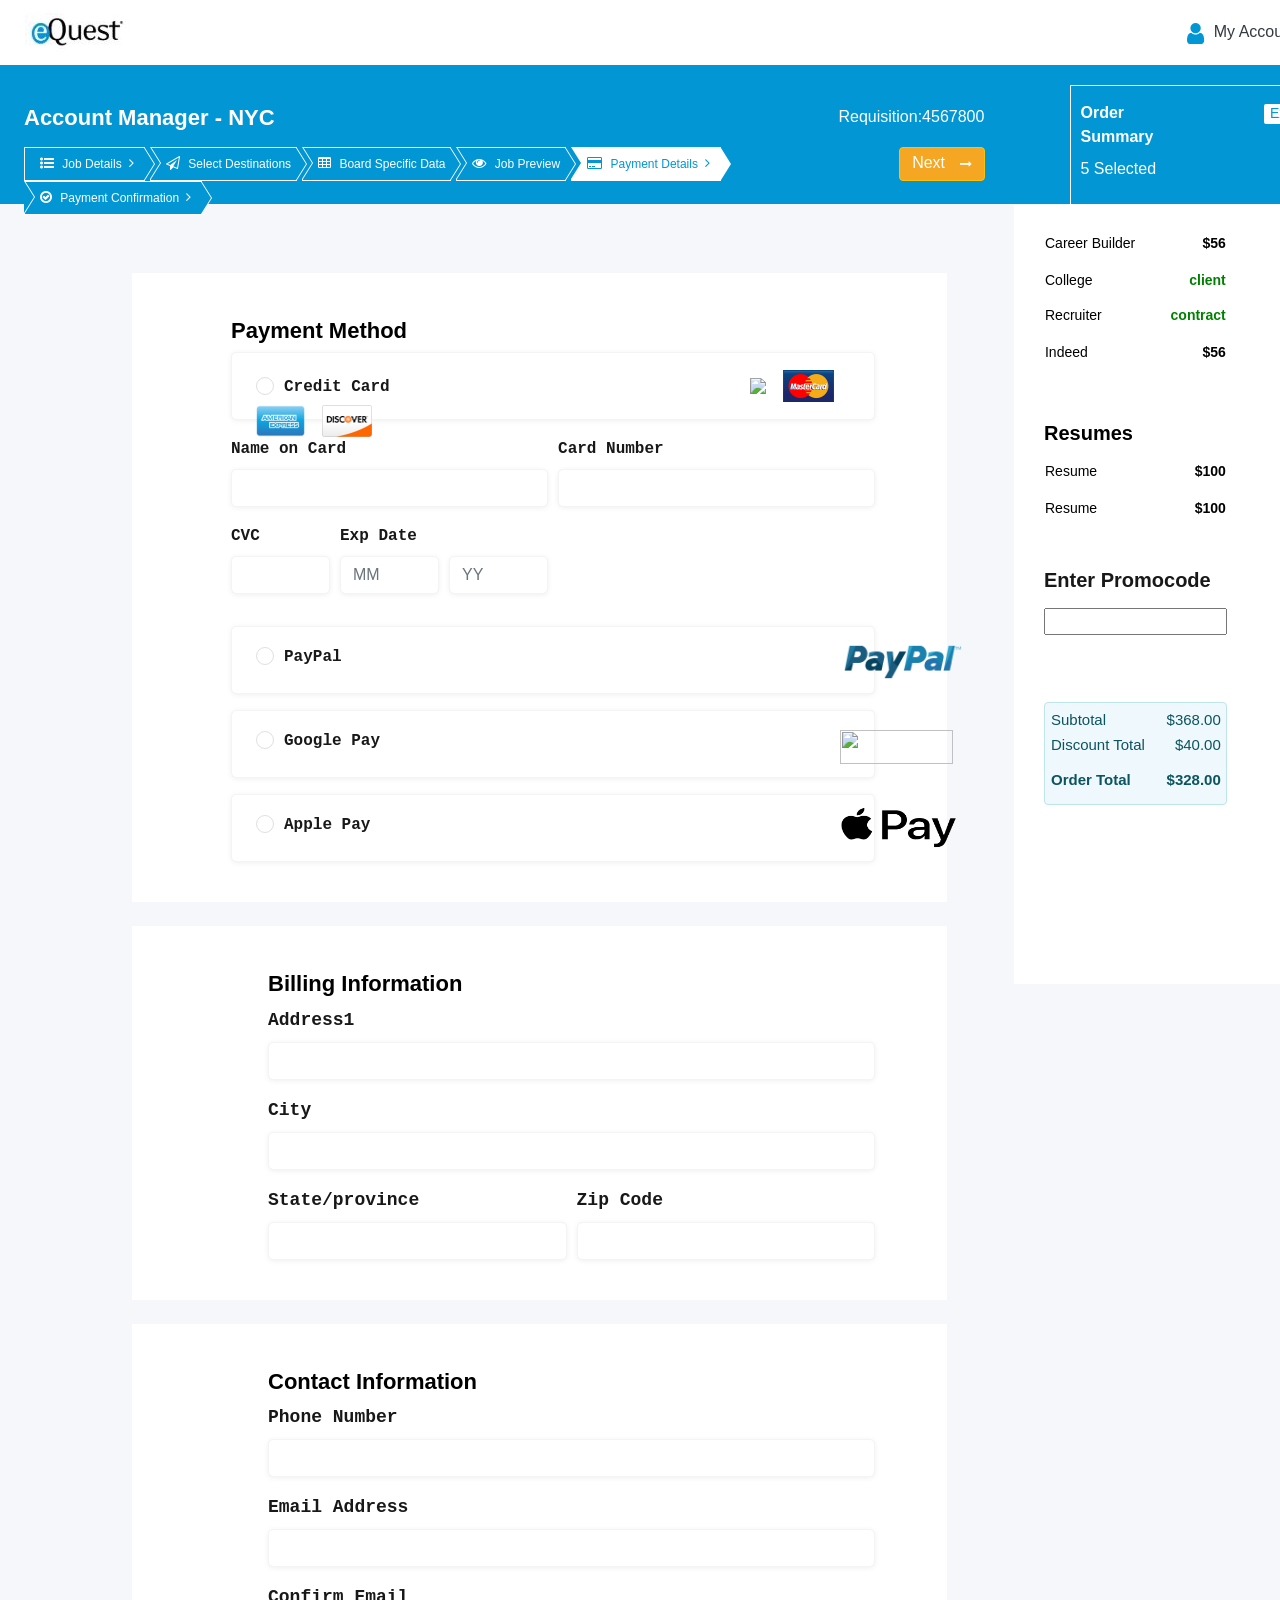
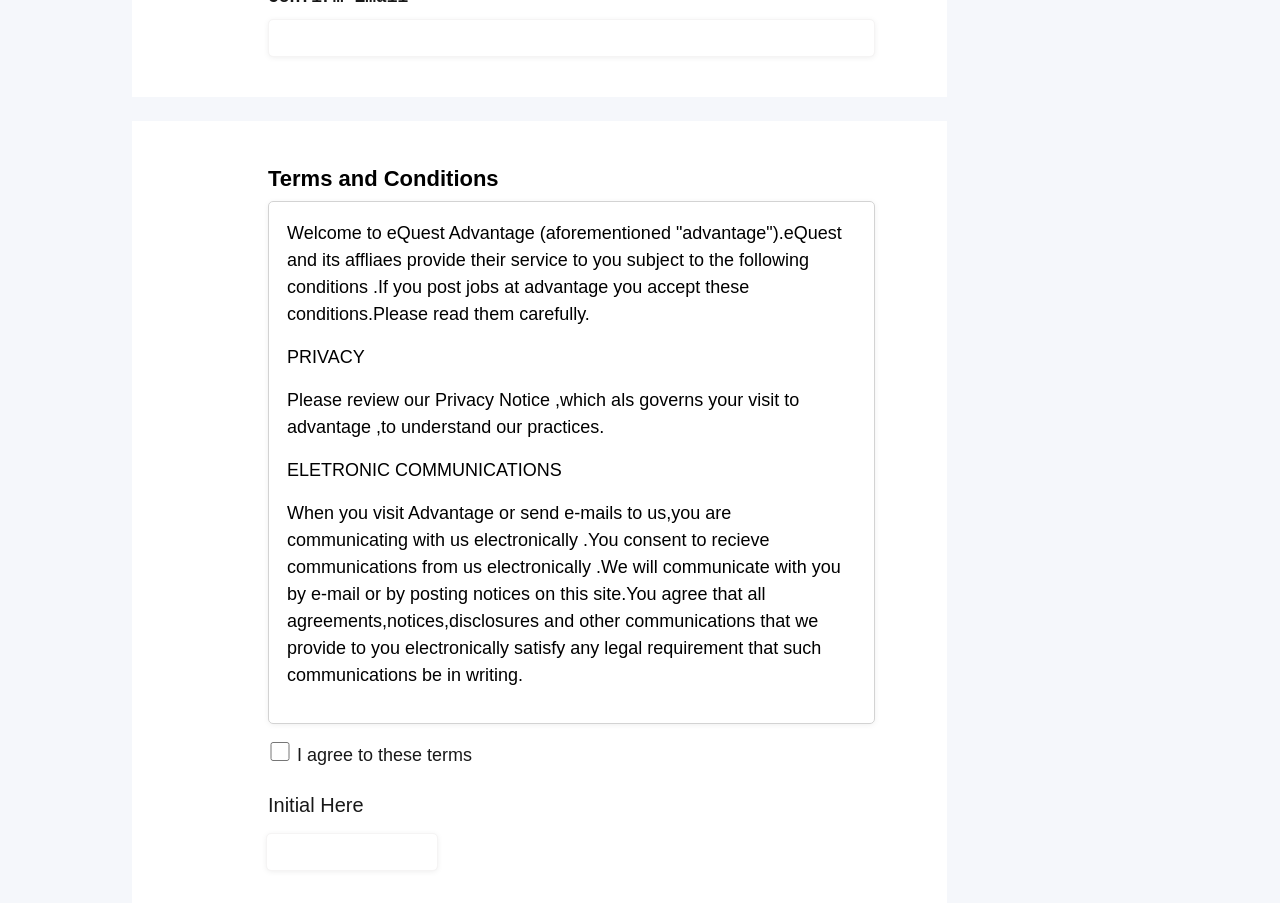
==== commit 786b51a7: "Update index.html" ====
--- a/index.html
+++ b/index.html
@@ -155,7 +155,7 @@
       
       <input type="radio" id="test1" name="radio-group" >
     <label for="test1">Credit Card</label>
-        <span id="credit-card-logo"><img src="images/visa.png"><img src="images/Mastercard.png"><img src="images/AmericanExpress.png"><img src="images/discover.png"></span>
+        <span id="credit-card-logo"><img src="images/visa.png"><img src="images/mastercard.png"><img src="images/AmericanExpress.png"><img src="images/Discover.png"></span>
       
       
       </div>
--- a/paymentdetails1.css
+++ b/paymentdetails1.css
@@ -0,0 +1,594 @@
+* {
+    font-family: "Barlow", sans-serif;
+    font-weight: 400;
+  }
+  
+  body {
+    background: #f5f7fb;
+    color: #000;
+  }
+  
+  body.padding-top {
+    padding-top: 210px;
+  }
+  
+  /* Customised Bootstrap CSS */
+  
+  @media (min-width: 1200px) {
+    .container {
+      max-width: 1300px;
+    }
+  }
+  
+  .nav-pills .nav-link.active, .nav-pills .show>.nav-link {
+    background-color: #fff;
+    color: #0296d5;
+    font-weight: bold;
+  }
+  
+  .text-primary {
+    color: #0296d5 !important;
+  }
+  
+  .bg-primary {
+    background-color: #0296d5 !important;
+    height: 139px;
+}
+  .nav-link {
+    padding: 7px 0px;
+    font-weight: 500;
+}
+  
+  .custom-control-input:focus~.custom-control-label::before {
+    box-shadow: none;
+  }
+  
+  .btn-warning {
+    background-color: #f5a623;
+  }
+  
+  .bg-warning {
+    background-color: #f5a623 !important;
+  }
+  
+  .modal-header {
+    font-size: 14px;
+    padding: 10px 30px;
+  }
+  
+  .modal-header h5 {
+    font-size: 16px;
+    font-weight: 700;
+  }
+  h4{
+    font-size: 22px;
+  }
+  .modal-header i {
+    font-size: 30px;
+    vertical-align: middle;
+    margin-right: 5px;
+  }
+  
+  .modal-header .close {
+    font-size: 14px;
+    margin-top: -8px;
+    opacity: 1;
+    color: #fff;
+  }
+  
+  .modal-body {
+    padding: 30px;
+  }
+  
+  .alert-info {
+    background-color: #eff8fc;
+    margin-top: 67px;
+    vertical-align: bottom;
+    padding-bottom: 10px;
+    padding: 5px 4px 1px 5px;
+    font-size: 15px;
+    font-weight: 500;
+}
+  
+  /* Customised Bootstrap CSS Ends*/
+  
+  .navbar {
+    width: 100%;
+  }
+  
+  .navbar .dropdown-toggle::after {
+    border-top: 7px solid #0296d5;
+    border-right: 7px solid transparent;
+    border-bottom: 0;
+    border-left: 7px solid transparent;
+    vertical-align: middle;
+  }
+  
+  .navbar .dropdown-toggle i {
+    font-size: 24px;
+    margin-right: 5px;
+    vertical-align: middle;
+  }
+  .dropdown {
+    position: relative;
+    margin-right: -40px;
+}
+  header .nav li a {
+    color: #fff;
+    border: 1px solid #fff;
+    position: relative;
+    font-size: 12px;
+    background-color: #0296d5;
+    border-radius: 0px !important;
+    padding-right: 5px;
+    padding-left: 15px;
+  }
+  
+  header .nav li {
+    position: relative;
+    margin-right: 5px;
+  }
+  label.requisition {
+    position: absolute;
+    margin-left: -120px;
+}
+  
+  header .nav li:before, header .nav li:after {
+    content: " ";
+    display: block;
+    width: 0;
+    height: 0;
+    border-top: 16px solid transparent;
+    border-bottom: 16px solid transparent;
+    border-left: 10px solid #fff;
+    position: absolute;
+    top: 0px;
+    left: 1px;
+    z-index: 0;
+  }
+  
+  header .nav li:first-child:before, header .nav li:first-child:after {
+    display: none;
+  }
+  
+  header .nav li:before {
+    border-left: 10px solid #0296d5;
+    left: 0px;
+    z-index: 1;
+  }
+  
+  header .nav li a:after, header .nav li a:before {
+    content: " ";
+    display: block;
+    width: 0;
+    height: 0;
+    border-top: 16px solid transparent;
+    border-bottom: 16px solid transparent;
+    border-left: 10px solid #fff;
+    position: absolute;
+    top: 0px;
+    right: -11px;
+    z-index: 2;
+  }
+  
+  header .nav li a:before {
+    border-left: 10px solid #0296d5;
+    right: -10px;
+    z-index: 3;
+  }
+  
+  header .nav li a i {
+    margin-right: 5px;
+    font-size: 14px;
+  }
+  
+  .nav-pills .nav-link.active:before {
+    border-left: 10px solid #fff;
+  }
+  .nav-pills .nav-link.active, .nav-pills .show>.nav-link {
+    background-color: #fff;
+    color: #0296d5;
+   
+    font-weight: normal;
+}
+  .inactive {
+    opacity: 0.5;
+  }
+  
+  .btn-next i {
+    font-size: 12px;
+    margin-left: 10px;
+  }
+  
+  .order-summary {
+    padding: 15px;
+    border: 1px solid #fff;
+    width: 265px;
+    margin-left: 81px;
+    margin-top: -4px;
+}
+.order-summary-slide {
+  height: 779px;
+  font-size: 14px;
+  padding-right: 39px;
+  padding-left: 15px;
+}
+#order-total{
+    line-height: 44px;
+}
+
+section.container.bg-white.job-details.mt-5 h4{
+  font-size: 22px;
+}
+#payment-page{
+  width:100%!important;
+}
+section.container.bg-white.job-details {
+  margin-left: 54px;
+  width: 92%;
+}
+.resume-section {
+  margin-top: 50px;
+}
+.top-section {
+  line-height: 35px;
+  margin-top: -5px;
+  font-size: 14px;
+  padding-top: 20px;
+}
+.promocode-section {
+  margin-top: 41px;
+}
+td.align-right {
+  text-align: right;
+}
+input#promocode {
+  width: 100%;
+}
+  .order-summary .col-md-6 {
+    padding-left: 10px;
+    padding-right: 10px;
+  }
+  
+  .lbl-order-summary {
+    font-size: 16px;
+    font-weight: 700;
+  }
+  
+  .btn-expand {
+    background: #fff;
+    color: #0296d5;
+    font-size: 14px;
+    padding: 1px 6px 3px;
+    border-radius: 2px;
+    text-decoration: none;
+  }
+  
+  .btn-expand:hover {
+    text-decoration: none;
+    background: #fcfcfc;
+    color: #0296d5;
+  }
+  
+  .radio-item {
+    display: inline-block;
+    position: relative;
+    padding: 0 6px;
+    margin: 10px 0 0;
+  }
+  
+  .radio-item input[type='radio'] {
+    display: none;
+  }
+  
+  .radio-item label {
+    color: #666;
+    font-weight: normal;
+  }
+  
+  .radio-item label:before {
+    content: " ";
+    display: inline-block;
+    position: relative;
+    top: 5px;
+    margin: 0 5px 0 0;
+    width: 20px;
+    height: 20px;
+    border-radius: 11px;
+    border: 2px solid #004c97;
+    background-color: transparent;
+  }
+  
+  .radio-item input[type=radio]:checked + label:after {
+    border-radius: 11px;
+    width: 12px;
+    height: 12px;
+    position: absolute;
+    top: 9px;
+    left: 10px;
+    content: " ";
+    display: block;
+    background: #004c97;
+  }
+  
+ 
+a.btn.btn-warning.pull-right.text-white.btn-next{
+  background-color: #f5a623;
+    margin-right: -26px!important;
+    padding-top: 3px!important;
+    padding-bottom: 5px!important;
+}
+label#requisition {
+  margin-right: -23px;
+}
+
+  form{
+      display: block;
+  }
+  
+  section.container.bg-white.job-details.mt-5 {
+    width: 99%!important;
+    margin-left: 132px;
+    padding: 45px 72px 24px 99px;
+    margin-top: 63px!important;
+}
+section.container.bg-white.job-details.mt-4 {
+   width: 99%!important;
+    margin-left: 132px;
+    padding:45px 72px 24px 136px;
+}
+.form-control{
+    
+    border-radius: 5px;
+    box-shadow: 0px 1px 6px -1px #eaeaea;
+    border: 1px solid #f5f4f4;
+}
+.form-control.big-box.mb-3 {
+    height: 54px;
+    padding: 17px 13px 49px 24px;
+}
+section.container.bg-white.job-details.mt-4, p {
+    font-size: 18px;
+}
+span#credit-card-logo > img {
+  margin-right: 17px;
+  height: 32px;
+}
+span#credit-card-logo {
+  margin-left: 356px;
+}
+input#initial {
+  margin-left: -17px;
+}
+#payment-app > img {
+  height: 122px;
+  margin-left: 499px;
+  margin-top: -44px;
+  position: absolute;
+}
+#gpay-app > img {
+  height: 34px;
+  margin-left: 460px;
+  position: absolute;
+  margin-top: 2px;
+  width: 113px;
+}
+#applepay-app > img {
+  height: 119px;
+  width: 143px;
+  margin-left: 457px;
+  margin-top: -47px;
+  position: absolute;
+}
+#client-contract{
+  color: green;
+}
+#color-white{
+  color: white;
+}
+section label {
+  font-family: 'Roboto Mono', monospace!important;
+  color: black;
+  font-weight: bold;
+  opacity: 0.9;
+}
+.terms-border {
+    border: 1px solid lightgray;
+    padding: 18px;
+    border-radius: 5px;
+    box-shadow: 0px 1px 6px -1px #eaeaea;
+}
+input#agree-terms {
+  height: 19px;
+  width: 24px;
+  margin-top: 18px;
+  margin-bottom: 1px;
+}
+[type="radio"]:checked,
+[type="radio"]:not(:checked) {
+    display:none;
+}
+[type="radio"]:checked + label,
+[type="radio"]:not(:checked) + label
+{
+    position: relative;
+    padding-left: 28px;
+    cursor: pointer;
+    line-height: 20px;
+    display: inline-block;
+    
+}
+[type="radio"]:checked + label:before,
+[type="radio"]:not(:checked) + label:before {
+    content: '';
+    position: absolute;
+    left: 0;
+    top: 0;
+    width: 18px;
+    height: 18px;
+    border: 1px solid #ddd;
+    border-radius: 100%;
+    background: #fff;
+}
+[type="radio"]:checked + label:after,
+[type="radio"]:not(:checked) + label:after {
+  content: '';
+  height: 18px;
+  width: 18px;
+  background: white;
+  position: absolute;
+  top: 0px;
+  left: 0px;
+  border-radius: 100%;
+  border: 6px solid #0296d5 ;
+  -webkit-transition: all 0.2s ease;
+  transition: all 0.2s ease;
+}
+[type="radio"]:not(:checked) + label:after {
+    opacity: 0;
+    -webkit-transform: scale(0);
+    transform: scale(0);
+}
+[type="radio"]:checked + label:after {
+    opacity: 1;
+    -webkit-transform: scale(1);
+    transform: scale(1);
+}
+@media only screen and (max-width: 768px){
+section.container.bg-white.job-details.mt-5 {
+  width: 126%!important;
+  margin-left: 11px;
+  padding: 45px 73px 24px 136px;
+  margin-top: 123px!important;
+}
+.form-control.big-box.mb-3 {
+  padding: 0px 0px 0px 0px;
+}
+section.container.bg-white.job-details {
+  margin-left: 54px;
+  width: 156%;
+  margin-top: 132px;
+}
+span#credit-card-logo {
+  margin-left: 20px;
+}
+span#credit-card-logo > img {
+  margin-right: 17px;
+  height: 20px;
+}
+}
+@media only screen and (max-width: 1200px){
+span#credit-card-logo > img {
+  margin-right: 17px;
+  height: 27px;
+}
+}
+@media only screen and (max-width: 992px){
+  span#credit-card-logo {
+    margin-left: 20px;
+}
+section.container.bg-white.job-details {
+  
+  margin-top: 132px;
+}
+span#payment-app>img {
+  margin-left: 452px;
+}
+span#gpay-app>img {
+  margin-left: 421px;
+}
+span#applepay-app>img {
+  margin-left: 421px;
+}
+}
+@media only screen and (max-width: 375px){
+  section.container.bg-white.job-details.mt-5 {
+    width: 164%!important;
+    margin-left: 11px;
+    padding: 45px 73px 24px 136px;
+    margin-top: 223px!important;
+}
+span#credit-card-logo > img {
+ 
+  display: none;
+}
+span#payment-app>img {
+  display: none;
+}
+span#gpay-app>img {
+  display: none;
+}
+span#applepay-app>img {
+  display: none;
+}
+section.container.bg-white.job-details.mt-4 {
+  width: 162%!important;
+  margin-left: 11px;
+  padding: 45px 72px 24px 136px;
+}
+section.container.bg-white.job-details {
+  margin-left: 17px;
+
+}
+}
+@media only screen and (max-width: 320px) {
+section.container.bg-white.job-details.mt-5 {
+  width: 297%!important;
+ 
+  margin-top: 223px!important;
+}
+section.container.bg-white.job-details.mt-4 {
+  width: 247%!important;
+  margin-left: 22px;
+  padding: 45px 72px 24px 136px;
+}
+section.container.bg-white.job-details {
+  margin-left: 54px;
+  width: 269%;
+  margin-top: 132px;
+}
+span#payment-app>img {
+  display: none;
+}
+span#gpay-app>img {
+  display: none;
+}
+span#applepay-app>img {
+  display: none;
+}
+}
+@media only screen and (max-width: 375px) {
+  section.container.bg-white.job-details.mt-5 {
+    width: 247%!important;
+   
+    margin-top: 223px!important;
+  }
+  section.container.bg-white.job-details.mt-4 {
+    width: 185%!important;
+    margin-left: 22px;
+    padding: 45px 72px 24px 136px;
+  }
+  section.container.bg-white.job-details {
+    margin-left: 54px;
+    width: 247%!important;
+    margin-top: 132px;
+  }
+  span#payment-app>img {
+    display: none;
+  }
+  span#gpay-app>img {
+    display: none;
+  }
+  span#applepay-app>img {
+    display: none;
+  }
+  }
+  @media only screen and (max-width: 1024px){
+  span#credit-card-logo {
+    margin-left: 17px;
+}
+section.container.bg-white.job-details {
+  margin-left: 54px;
+  width: 90%;
+  margin-top: 65px;
+}}
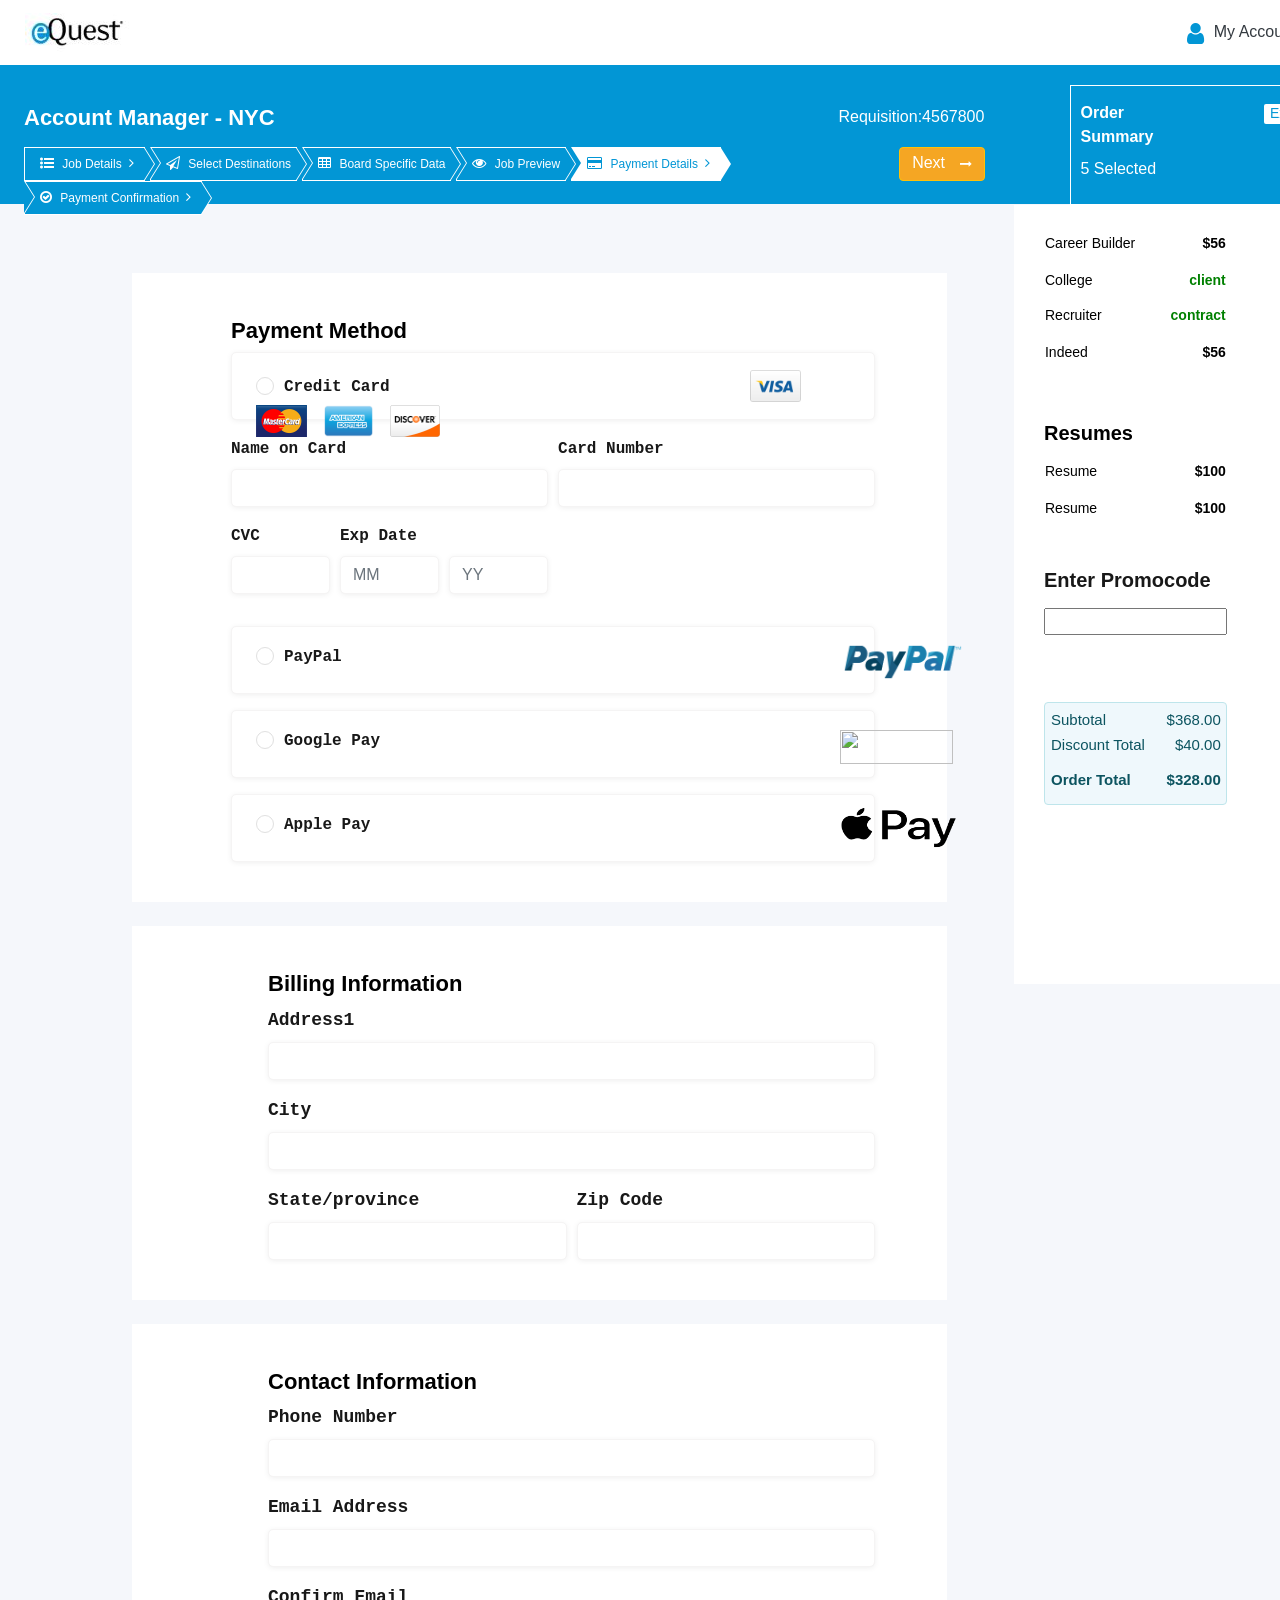
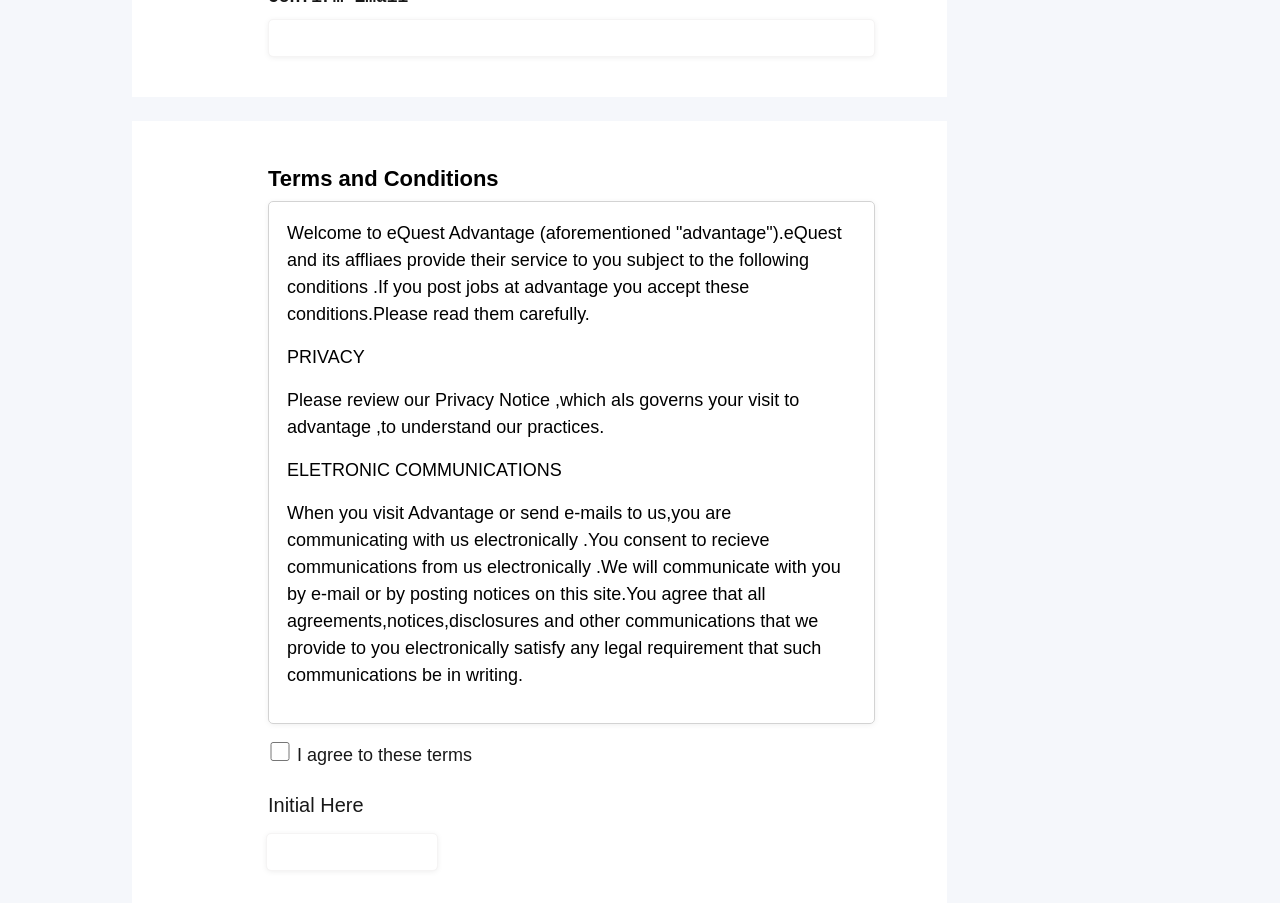
==== commit bddd28ae: "Update index.html" ====
--- a/index.html
+++ b/index.html
@@ -155,7 +155,7 @@
       
       <input type="radio" id="test1" name="radio-group" >
     <label for="test1">Credit Card</label>
-        <span id="credit-card-logo"><img src="images/visa.png"><img src="images/mastercard.png"><img src="images/AmericanExpress.png"><img src="images/Discover.png"></span>
+        <span id="credit-card-logo"><img src="images/Visa.png"><img src="images/mastercard.png"><img src="images/AmericanExpress.png"><img src="images/Discover.png"></span>
       
       
       </div>
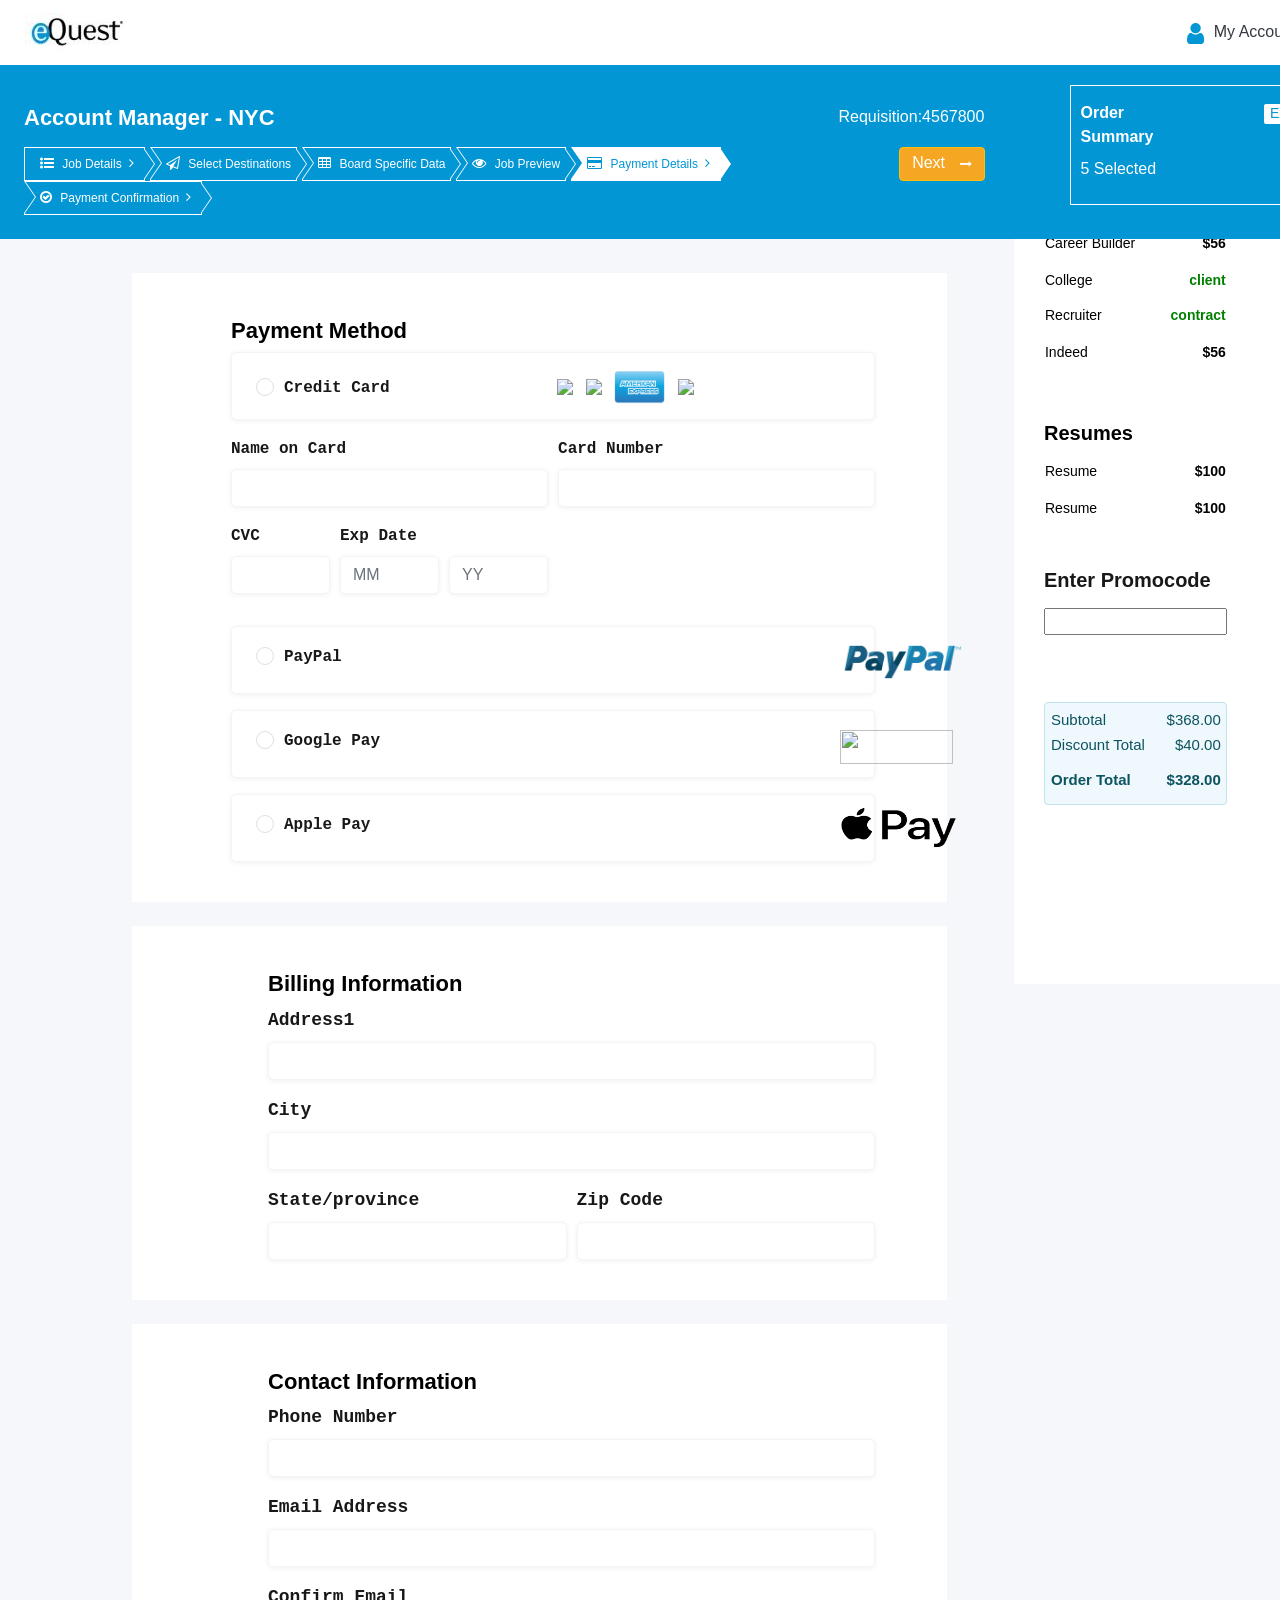
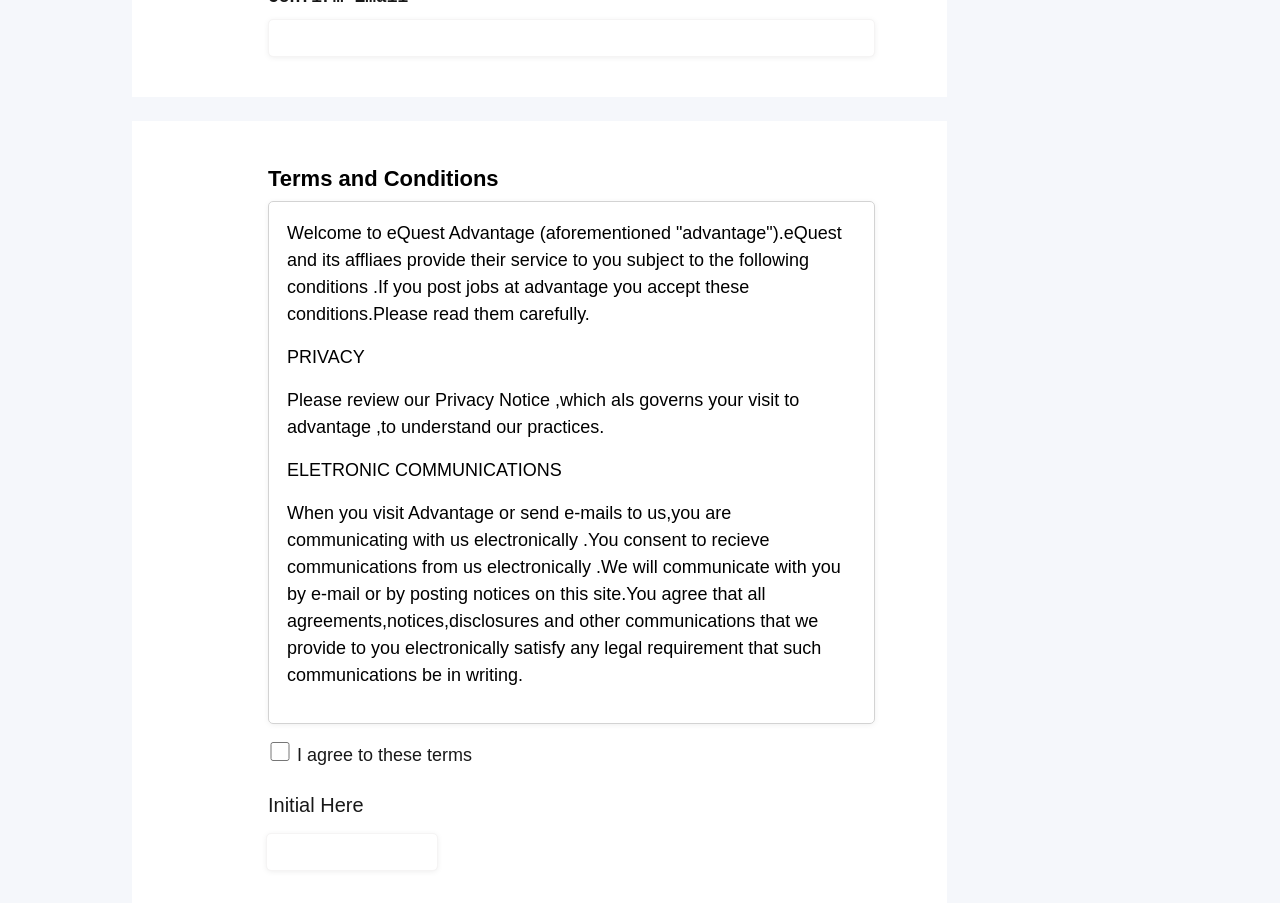
==== commit a108d163: "files" ====
--- a/index.html
+++ b/index.html
@@ -13,7 +13,7 @@
   <!-- Bootstrap CSS -->
   <link rel="stylesheet" href="css/bootstrap.min.css" />
   <!-- Custom CSS  -->
-  <link rel="stylesheet" href="paymentdetails1.css" />
+  <link rel="stylesheet" href="paymentDetails.css" />
   
   <link href="https://fonts.googleapis.com/css?family=Roboto+Mono&display=swap" rel="stylesheet">
   <title>eQuest</title>
@@ -61,7 +61,7 @@
       <div class="row bg-primary text-white py-4">
         <div class="container pl-4 pr-0">
           <div class="row ">
-            <div class="col-lg-9">
+            <div class="col-lg-9 col-md-9 col-sm-12 col-xs-12">
               <div class="row mb-2 mt-3">
                 <div class="col-sm-9">
                   <h4 class="font-weight-bold">Account Manager - NYC</h4>
@@ -71,7 +71,7 @@
                 </div>
               </div>
               <div  class="row">
-                <div class="col-sm-12">
+                <div class="col-sm-12 col-xs-12">
                   <a class="btn btn-warning pull-right text-white btn-next" href="#">
                     Next
                     <i class="fa fa-long-arrow-right" aria-hidden="true"></i>
@@ -120,7 +120,7 @@
                 </div>
               </div>
             </div>
-            <div class="col-lg-3">
+            <div class="col-lg-3 col-md-3 col-sm-12 col-xs-12">
               <div class="order-summary">
                 <div class="row">
                   <div class="col-md-6">
@@ -155,7 +155,7 @@
       
       <input type="radio" id="test1" name="radio-group" >
     <label for="test1">Credit Card</label>
-        <span id="credit-card-logo"><img src="images/Visa.png"><img src="images/mastercard.png"><img src="images/AmericanExpress.png"><img src="images/Discover.png"></span>
+        <span id="credit-card-logo"><img src="images/visa.png"><img src="images/Mastercard.png"><img src="images/AmericanExpress.png"><img src="images/discover.png"></span>
       
       
       </div>
--- a/paymentDetails.css
+++ b/paymentDetails.css
@@ -0,0 +1,638 @@
+* {
+  font-family: "Barlow", sans-serif;
+  font-weight: 400;
+}
+
+body {
+  background: #f5f7fb;
+  color: #000;
+}
+
+body.padding-top {
+  padding-top: 210px;
+}
+
+/* Customised Bootstrap CSS */
+
+@media (min-width: 1200px) {
+  .container {
+    max-width: 1300px;
+  }
+}
+
+.nav-pills .nav-link.active, .nav-pills .show>.nav-link {
+  background-color: #fff;
+  color: #0296d5;
+  font-weight: bold;
+}
+
+.text-primary {
+  color: #0296d5 !important;
+}
+
+.bg-primary {
+  background-color: #0296d5 !important;
+  height: auto;
+}
+.nav-link {
+  padding: 7px 0px;
+  font-weight: 500;
+}
+
+.custom-control-input:focus~.custom-control-label::before {
+  box-shadow: none;
+}
+
+.btn-warning {
+  background-color: #f5a623;
+}
+
+.bg-warning {
+  background-color: #f5a623 !important;
+}
+
+.modal-header {
+  font-size: 14px;
+  padding: 10px 30px;
+}
+
+.modal-header h5 {
+  font-size: 16px;
+  font-weight: 700;
+}
+h4{
+  font-size: 22px;
+}
+.modal-header i {
+  font-size: 30px;
+  vertical-align: middle;
+  margin-right: 5px;
+}
+
+.modal-header .close {
+  font-size: 14px;
+  margin-top: -8px;
+  opacity: 1;
+  color: #fff;
+}
+
+.modal-body {
+  padding: 30px;
+}
+
+.alert-info {
+  background-color: #eff8fc;
+  margin-top: 67px;
+  vertical-align: bottom;
+  padding-bottom: 10px;
+  padding: 5px 4px 1px 5px;
+  font-size: 15px;
+  font-weight: 500;
+}
+
+/* Customised Bootstrap CSS Ends*/
+
+.navbar {
+  width: 100%;
+}
+
+.navbar .dropdown-toggle::after {
+  border-top: 7px solid #0296d5;
+  border-right: 7px solid transparent;
+  border-bottom: 0;
+  border-left: 7px solid transparent;
+  vertical-align: middle;
+}
+
+.navbar .dropdown-toggle i {
+  font-size: 24px;
+  margin-right: 5px;
+  vertical-align: middle;
+}
+.dropdown {
+  position: relative;
+  margin-right: -40px;
+}
+header .nav li a {
+  color: #fff;
+  border: 1px solid #fff;
+  position: relative;
+  font-size: 12px;
+  background-color: #0296d5;
+  border-radius: 0px !important;
+  padding-right: 5px;
+  padding-left: 15px;
+}
+
+header .nav li {
+  position: relative;
+  margin-right: 5px;
+}
+label.requisition {
+  position: absolute;
+  margin-left: -120px;
+}
+
+header .nav li:before, header .nav li:after {
+  content: " ";
+  display: block;
+  width: 0;
+  height: 0;
+  border-top: 16px solid transparent;
+  border-bottom: 16px solid transparent;
+  border-left: 11px solid #fff;
+  position: absolute;
+  top: 0px;
+  left: 1px;
+  z-index: 0;
+}
+
+header .nav li:first-child:before, header .nav li:first-child:after {
+  display: none;
+}
+
+header .nav li:before {
+  border-left: 11px solid #0296d5;
+  left: 0px;
+  z-index: 1;
+}
+
+header .nav li a:after, header .nav li a:before {
+  content: " ";
+  display: block;
+  width: 0;
+  height: 0;
+  border-top: 16px solid transparent;
+  border-bottom: 16px solid transparent;
+  border-left: 11px solid #fff;
+  position: absolute;
+  top: 0px;
+  right: -11px;
+  z-index: 2;
+}
+
+header .nav li a:before {
+  border-left: 11px solid #0296d5;
+  right: -10px;
+  z-index: 3;
+}
+
+header .nav li a i {
+  margin-right: 5px;
+  font-size: 14px;
+}
+
+.nav-pills .nav-link.active:before {
+  border-left: 10px solid #fff;
+}
+.nav-pills .nav-link.active, .nav-pills .show>.nav-link {
+  background-color: #fff;
+  color: #0296d5;
+ 
+  font-weight: normal;
+}
+.inactive {
+  opacity: 0.5;
+}
+
+.btn-next i {
+  font-size: 12px;
+  margin-left: 10px;
+}
+
+.order-summary {
+  padding: 15px;
+  border: 1px solid #fff;
+  width: 265px;
+  margin-left: 81px;
+  margin-top: -4px;
+}
+.order-summary-slide {
+height: 779px;
+font-size: 14px;
+padding-right: 39px;
+padding-left: 15px;
+}
+#order-total{
+  line-height: 44px;
+}
+
+section.container.bg-white.job-details.mt-5 h4{
+font-size: 22px;
+}
+#payment-page{
+width:100%!important;
+}
+section.container.bg-white.job-details {
+margin-left: 54px;
+width: 92%;
+}
+.resume-section {
+margin-top: 50px;
+}
+.top-section {
+line-height: 35px;
+margin-top: -5px;
+font-size: 14px;
+padding-top: 20px;
+}
+.promocode-section {
+margin-top: 41px;
+}
+td.align-right {
+text-align: right;
+}
+input#promocode {
+width: 100%;
+}
+.order-summary .col-md-6 {
+  padding-left: 10px;
+  padding-right: 10px;
+}
+
+.lbl-order-summary {
+  font-size: 16px;
+  font-weight: 700;
+}
+
+.btn-expand {
+  background: #fff;
+  color: #0296d5;
+  font-size: 14px;
+  padding: 1px 6px 3px;
+  border-radius: 2px;
+  text-decoration: none;
+}
+
+.btn-expand:hover {
+  text-decoration: none;
+  background: #fcfcfc;
+  color: #0296d5;
+}
+
+.radio-item {
+  display: inline-block;
+  position: relative;
+  padding: 0 6px;
+  margin: 10px 0 0;
+}
+
+.radio-item input[type='radio'] {
+  display: none;
+}
+
+.radio-item label {
+  color: #666;
+  font-weight: normal;
+}
+
+.radio-item label:before {
+  content: " ";
+  display: inline-block;
+  position: relative;
+  top: 5px;
+  margin: 0 5px 0 0;
+  width: 20px;
+  height: 20px;
+  border-radius: 11px;
+  border: 2px solid #004c97;
+  background-color: transparent;
+}
+
+.radio-item input[type=radio]:checked + label:after {
+  border-radius: 11px;
+  width: 12px;
+  height: 12px;
+  position: absolute;
+  top: 9px;
+  left: 10px;
+  content: " ";
+  display: block;
+  background: #004c97;
+}
+
+
+a.btn.btn-warning.pull-right.text-white.btn-next{
+background-color: #f5a623;
+  margin-right: -26px!important;
+  padding-top: 3px!important;
+  padding-bottom: 5px!important;
+}
+label#requisition {
+margin-right: -23px;
+}
+
+form{
+    display: block;
+}
+
+section.container.bg-white.job-details.mt-5 {
+  width: 99%!important;
+  margin-left: 132px;
+  padding: 45px 72px 24px 99px;
+  margin-top: 63px!important;
+}
+section.container.bg-white.job-details.mt-4 {
+ width: 99%!important;
+  margin-left: 132px;
+  padding:45px 72px 24px 136px;
+}
+.form-control{
+  
+  border-radius: 5px;
+  box-shadow: 0px 1px 6px -1px #eaeaea;
+  border: 1px solid #f5f4f4;
+}
+.form-control.big-box.mb-3 {
+  height: 54px;
+  padding: 17px 13px 49px 24px;
+}
+section.container.bg-white.job-details.mt-4, p {
+  font-size: 18px;
+}
+span#credit-card-logo > img {
+  margin-right: 2%;
+  height: 2.2rem;
+}
+span#credit-card-logo {
+  margin-left: 45%;
+
+
+}
+input#initial {
+margin-left: -17px;
+}
+#payment-app > img {
+height: 122px;
+margin-left: 499px;
+margin-top: -44px;
+position: absolute;
+}
+#gpay-app > img {
+height: 34px;
+margin-left: 460px;
+position: absolute;
+margin-top: 2px;
+width: 113px;
+}
+#applepay-app > img {
+height: 119px;
+width: 143px;
+margin-left: 457px;
+margin-top: -47px;
+position: absolute;
+}
+#client-contract{
+color: green;
+}
+#color-white{
+color: white;
+}
+section label {
+font-family: 'Roboto Mono', monospace!important;
+color: black;
+font-weight: bold;
+opacity: 0.9;
+}
+.terms-border {
+  border: 1px solid lightgray;
+  padding: 18px;
+  border-radius: 5px;
+  box-shadow: 0px 1px 6px -1px #eaeaea;
+}
+input#agree-terms {
+height: 19px;
+width: 24px;
+margin-top: 18px;
+margin-bottom: 1px;
+}
+[type="radio"]:checked,
+[type="radio"]:not(:checked) {
+  display:none;
+}
+[type="radio"]:checked + label,
+[type="radio"]:not(:checked) + label
+{
+  position: relative;
+  padding-left: 28px;
+  cursor: pointer;
+  line-height: 20px;
+  display: inline-block;
+  
+}
+[type="radio"]:checked + label:before,
+[type="radio"]:not(:checked) + label:before {
+  content: '';
+  position: absolute;
+  left: 0;
+  top: 0;
+  width: 18px;
+  height: 18px;
+  border: 1px solid #ddd;
+  border-radius: 100%;
+  background: #fff;
+}
+[type="radio"]:checked + label:after,
+[type="radio"]:not(:checked) + label:after {
+content: '';
+height: 18px;
+width: 18px;
+background: white;
+position: absolute;
+top: 0px;
+left: 0px;
+border-radius: 100%;
+border: 6px solid #0296d5 ;
+-webkit-transition: all 0.2s ease;
+transition: all 0.2s ease;
+}
+[type="radio"]:not(:checked) + label:after {
+  opacity: 0;
+  -webkit-transform: scale(0);
+  transform: scale(0);
+}
+[type="radio"]:checked + label:after {
+  opacity: 1;
+  -webkit-transform: scale(1);
+  transform: scale(1);
+}
+@media only screen and (max-width: 768px){
+section.container.bg-white.job-details.mt-5 {
+width: 126%!important;
+margin-left: 11px;
+padding: 45px 73px 24px 136px;
+margin-top: 226px!important;
+}
+.form-control.big-box.mb-3 {
+padding: 0px 0px 0px 0px;
+}
+section.container.bg-white.job-details {
+margin-left: 54px;
+width: 156%;
+margin-top: 132px;
+}
+
+span#credit-card-logo > img {
+  margin-right: 2%;
+  height: 8px;
+}
+
+.order-summary {
+  
+  margin-left: -1px;
+  margin-top: 31px;
+}
+}
+@media only screen and (max-width: 1200px){
+  span#credit-card-logo {
+      margin-left: 27%;
+  }
+span#credit-card-logo {
+  margin-left: 27%;
+}
+}
+@media only screen and (max-width:1496px){
+span#credit-card-logo > img {
+  margin-right: 2%;
+  height: 34px;
+}
+span#credit-card-logo {
+  margin-left: 27%;
+}
+}
+
+
+@media only screen and (max-width: 992px){
+  span#credit-card-logo > img {
+    
+    float: right;
+    height: 1.7rem;
+}
+
+
+section.container.bg-white.job-details {
+
+margin-top: 132px;
+}
+
+}
+@media only screen and (max-width: 575px){
+section.container.bg-white.job-details.mt-5 {
+  width: 164%!important;
+  margin-left: 11px;
+  padding: 45px 73px 24px 136px;
+  margin-top: 223px!important;
+}
+.bg-primary {
+  background-color: #0296d5 !important;
+  height: auto;
+}
+span#credit-card-logo > img {
+
+display: none;
+}
+span#payment-app>img {
+display: none;
+}
+span#gpay-app>img {
+display: none;
+}
+span#applepay-app>img {
+display: none;
+}
+section.container.bg-white.job-details.mt-4 {
+width: 162%!important;
+margin-left: 11px;
+padding: 45px 72px 24px 136px;
+}
+section.container.bg-white.job-details {
+margin-left: 17px;
+
+}}
+@media only screen and (max-width:425px){
+label.requisition {
+  position: absolute;
+  margin-left: -425px;
+  margin-top: -33px;
+}
+
+  span#payment-app>img {
+  display: none;
+  }
+  span#gpay-app>img {
+  display: none;
+  }
+  span#applepay-app>img {
+  display: none;
+  }
+}
+@media only screen and (max-width: 320px) {
+  .bg-primary {
+      background-color: #0296d5 !important;
+      height: 330px;
+  }
+section.container.bg-white.job-details.mt-5 {
+width: 297%!important;
+
+margin-top: 223px!important;
+}
+section.container.bg-white.job-details.mt-4 {
+width: 247%!important;
+margin-left: 22px;
+padding: 45px 72px 24px 136px;
+}
+section.container.bg-white.job-details {
+margin-left: 54px;
+width: 269%;
+margin-top: 132px;
+}
+span#payment-app>img {
+display: none;
+}
+span#gpay-app>img {
+display: none;
+}
+span#applepay-app>img {
+display: none;
+}
+label.requisition {
+  position: absolute;
+  margin-left: -163px;
+  margin-top: -30px;
+}
+}
+@media only screen and (max-width: 375px) {
+section.container.bg-white.job-details.mt-5 {
+  width: 247%!important;
+ 
+  margin-top: 223px!important;
+}
+section.container.bg-white.job-details.mt-4 {
+  width: 185%!important;
+  margin-left: 22px;
+  padding: 45px 72px 24px 136px;
+}
+section.container.bg-white.job-details {
+  margin-left: 54px;
+  width: 247%!important;
+  margin-top: 132px;
+}
+span#payment-app>img {
+  display: none;
+}
+span#gpay-app>img {
+  display: none;
+}
+span#applepay-app>img {
+  display: none;
+}
+
+}
+@media only screen and (max-width: 1024px){
+
+section.container.bg-white.job-details {
+margin-left: 54px;
+width: 90%;
+margin-top: 65px;
+}}
+
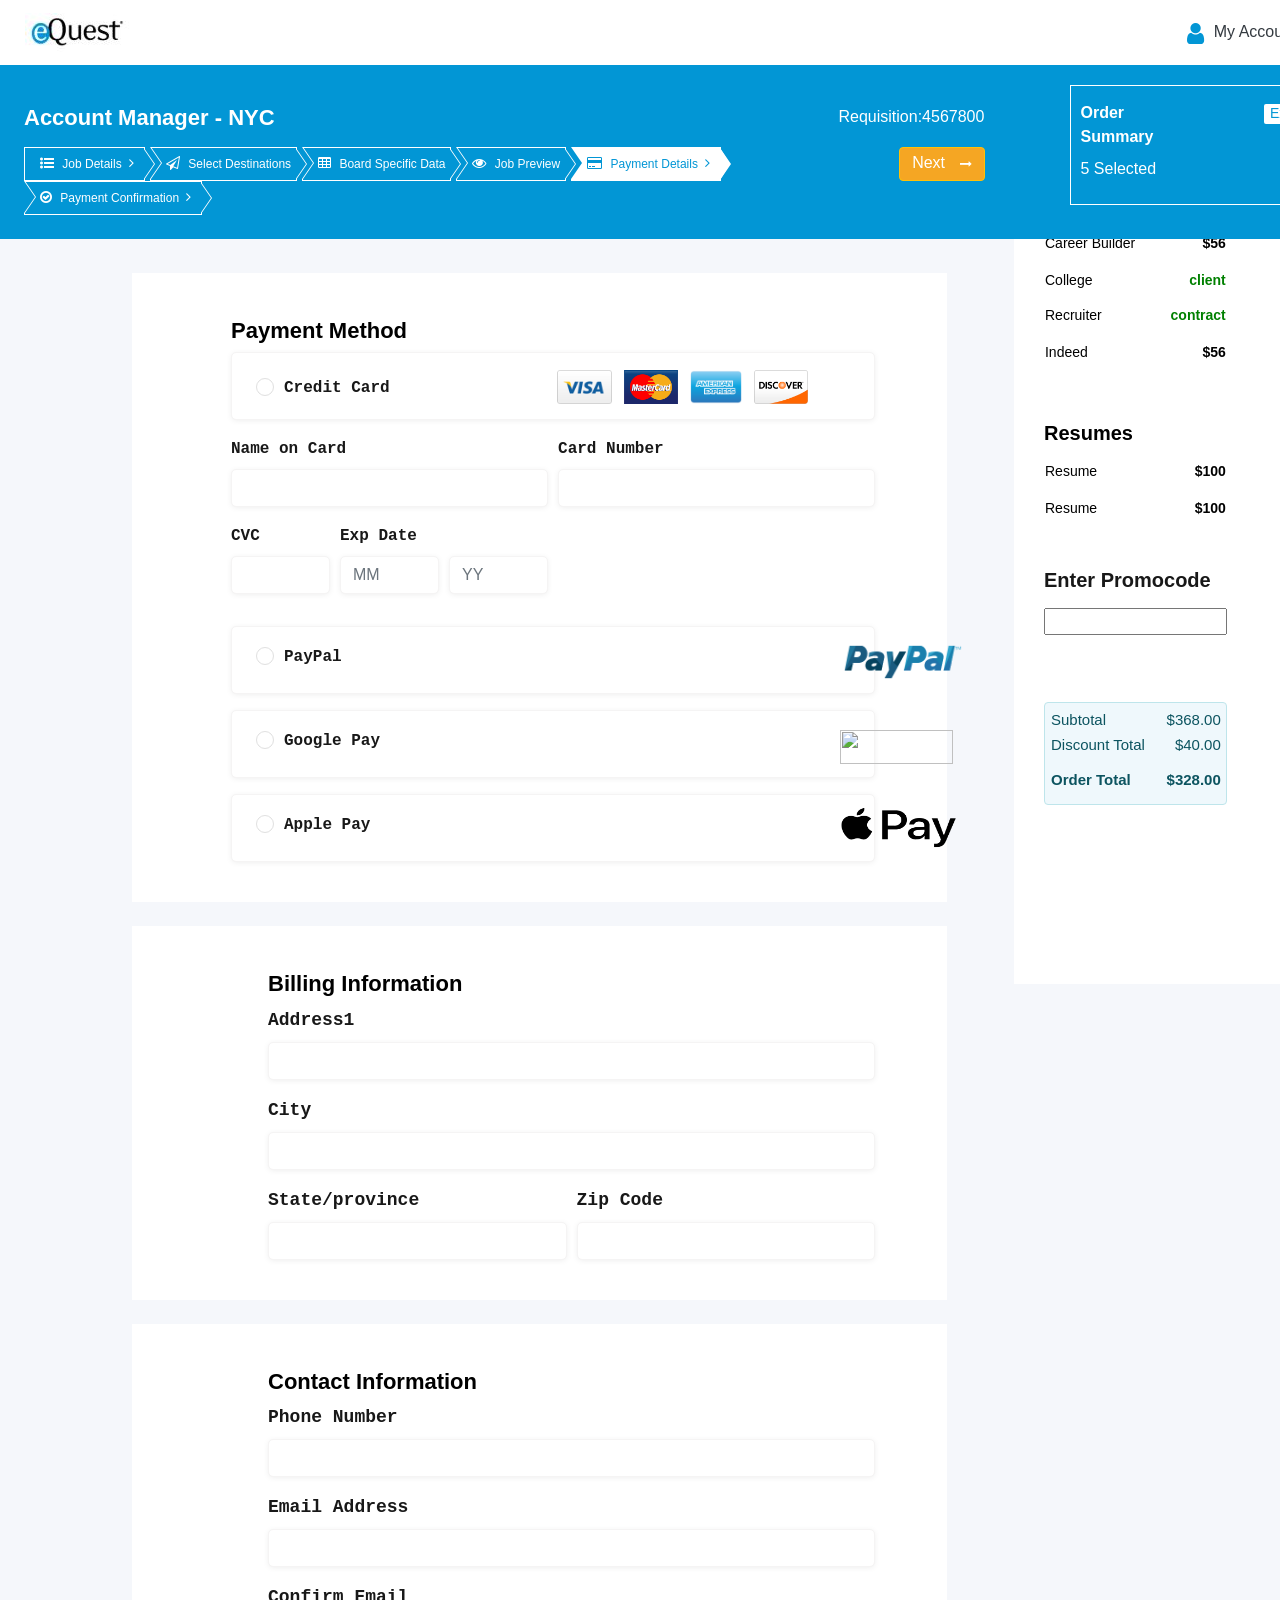
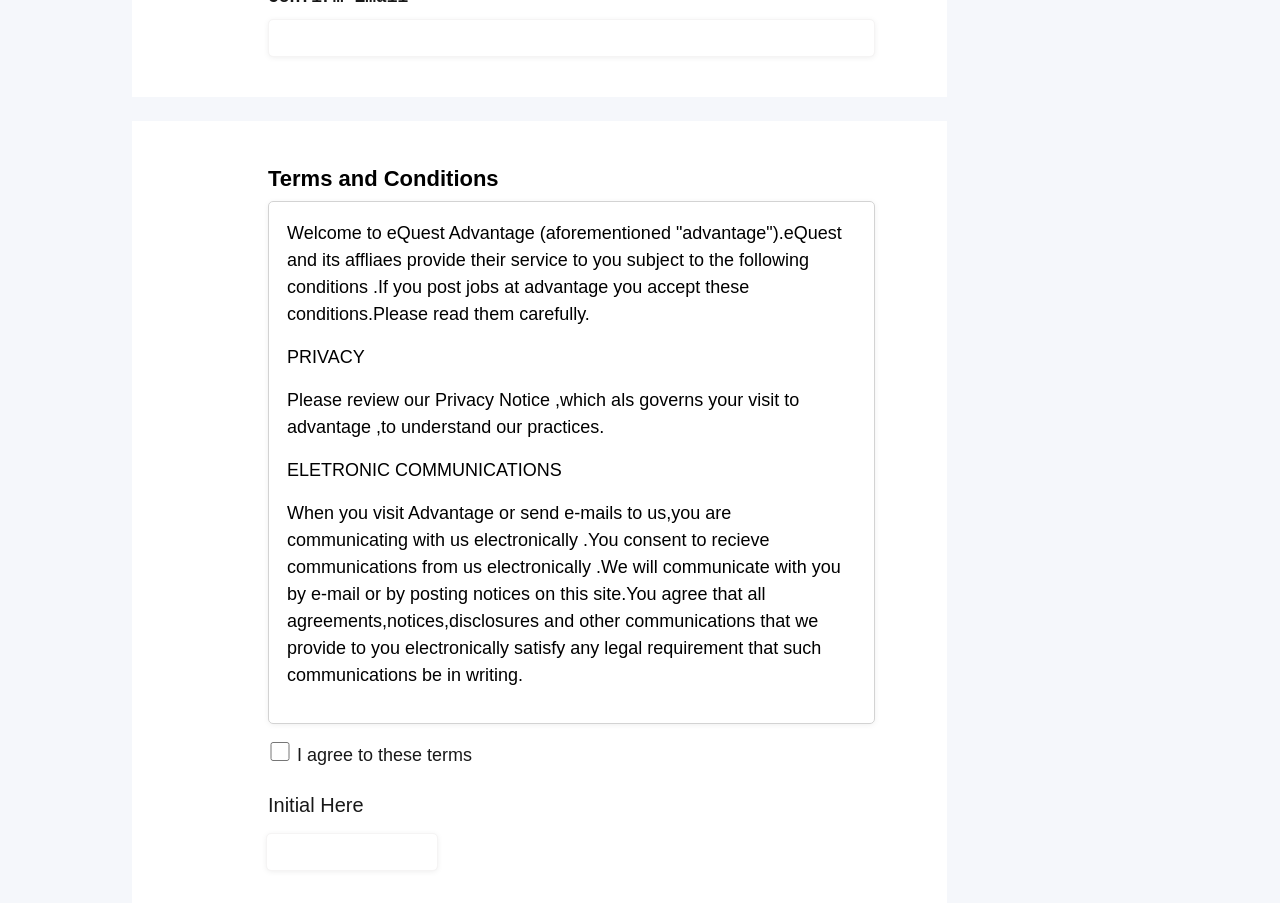
==== commit 514ca9da: "Update index.html" ====
--- a/index.html
+++ b/index.html
@@ -155,7 +155,7 @@
       
       <input type="radio" id="test1" name="radio-group" >
     <label for="test1">Credit Card</label>
-        <span id="credit-card-logo"><img src="images/visa.png"><img src="images/Mastercard.png"><img src="images/AmericanExpress.png"><img src="images/discover.png"></span>
+        <span id="credit-card-logo"><img src="images/Visa.png"><img src="images/mastercard.png"><img src="images/AmericanExpress.png"><img src="images/Discover.png"></span>
       
       
       </div>
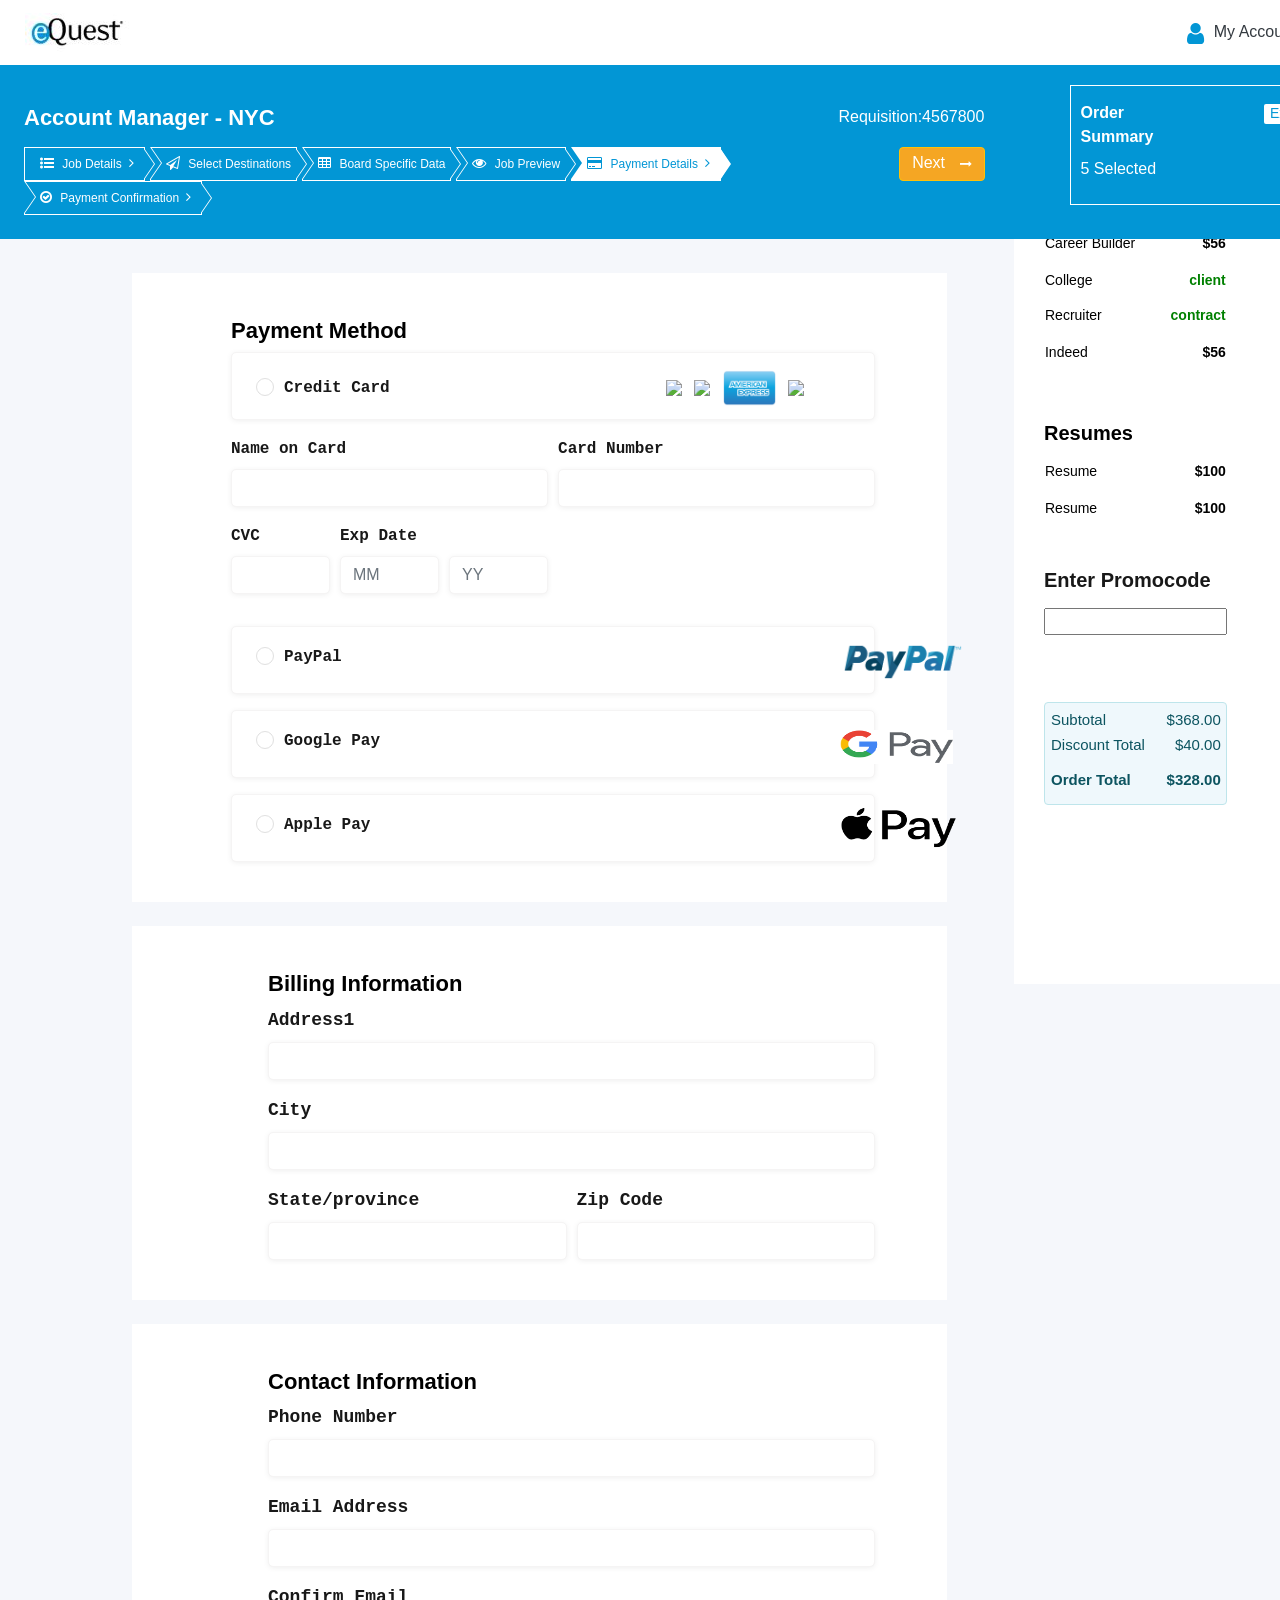
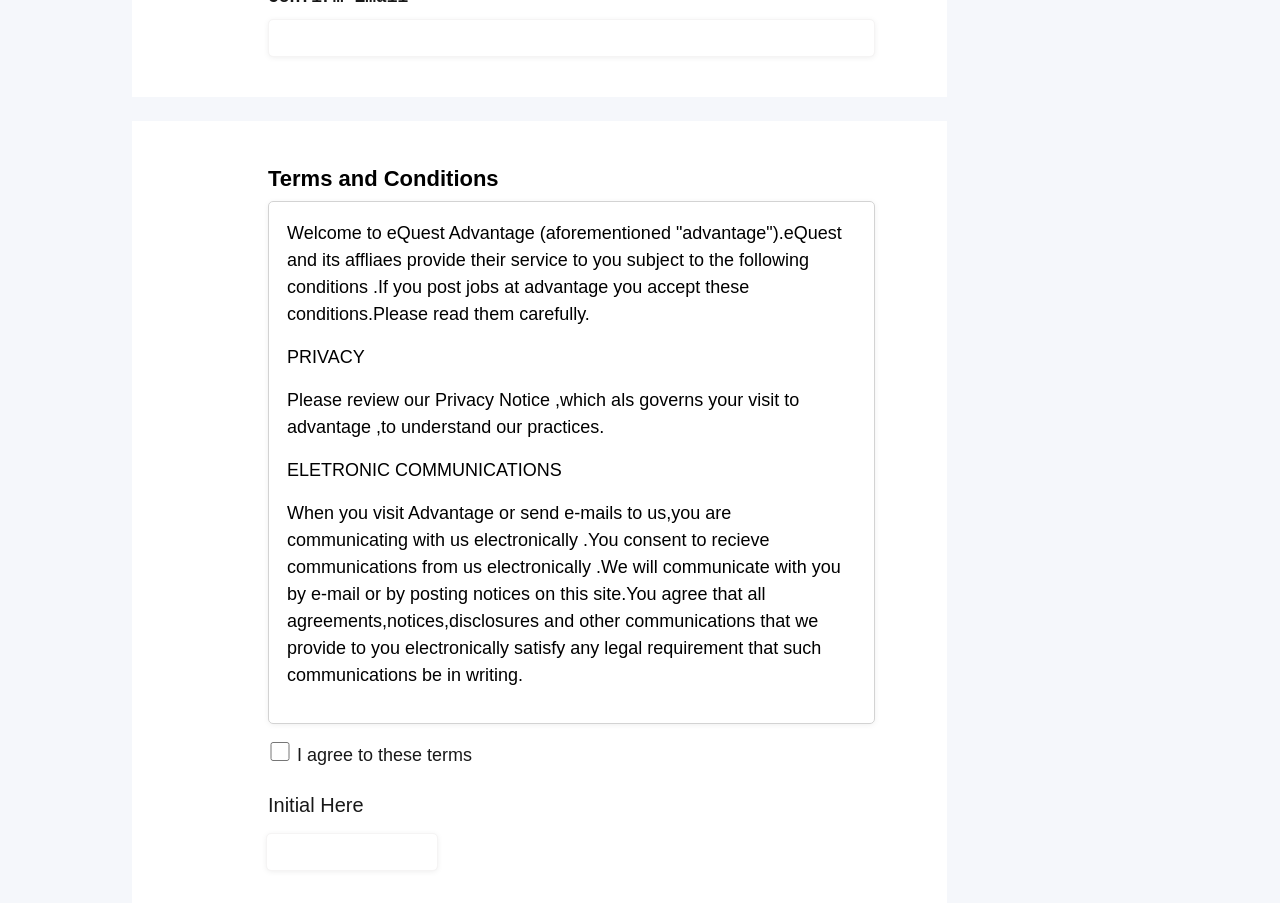
==== commit 24b4320a: "update file" ====
--- a/index.html
+++ b/index.html
@@ -61,7 +61,7 @@
       <div class="row bg-primary text-white py-4">
         <div class="container pl-4 pr-0">
           <div class="row ">
-            <div class="col-lg-9 col-md-9 col-sm-12 col-xs-12">
+            <div class="col-lg-9 col-md-12 col-sm-12 col-xs-12">
               <div class="row mb-2 mt-3">
                 <div class="col-sm-9">
                   <h4 class="font-weight-bold">Account Manager - NYC</h4>
@@ -71,7 +71,7 @@
                 </div>
               </div>
               <div  class="row">
-                <div class="col-sm-12 col-xs-12">
+                <div class="col-sm-12 col-md-12 col-xs-12">
                   <a class="btn btn-warning pull-right text-white btn-next" href="#">
                     Next
                     <i class="fa fa-long-arrow-right" aria-hidden="true"></i>
@@ -120,21 +120,21 @@
                 </div>
               </div>
             </div>
-            <div class="col-lg-3 col-md-3 col-sm-12 col-xs-12">
+            <div class="col-lg-3 col-md-12 col-sm-12 col-xs-12">
               <div class="order-summary">
                 <div class="row">
-                  <div class="col-md-6">
+                  <div class="col-md-6 col-sm-6">
                     <label class="lbl-order-summary">Order Summary</label>
                   </div>
-                  <div class="col-md-6 text-right">
+                  <div class="col-md-6 col-sm-6 text-right">
                     <a href="javascript:void(0)" class="btn-expand">Expand</a>
                   </div>
                 </div>
                 <div class="row">
-                  <div class="col-md-6">
+                  <div class="col-md-6 col-sm-6">
                     <label>5 Selected</label>
                   </div>
-                  <div class="col-md-6 text-right">
+                  <div class="col-md-6 col-sm-6 text-right">
                     <label>$456</label>
                   </div>
                 </div>
@@ -155,7 +155,7 @@
       
       <input type="radio" id="test1" name="radio-group" >
     <label for="test1">Credit Card</label>
-        <span id="credit-card-logo"><img src="images/Visa.png"><img src="images/mastercard.png"><img src="images/AmericanExpress.png"><img src="images/Discover.png"></span>
+        <span id="credit-card-logo"><img src="images/visa.png"><img src="images/Mastercard.png"><img src="images/AmericanExpress.png"><img src="images/discover.png"></span>
       
       
       </div>
--- a/paymentDetails.css
+++ b/paymentDetails.css
@@ -476,6 +476,16 @@
   margin-right: 2%;
   height: 8px;
 }
+#payment-app > img {
+ display: none;
+}
+#gpay-app>img{
+  display: none;
+}
+#applepay-app>img{
+  display: none;
+}
+
 
 .order-summary {
   
@@ -483,6 +493,7 @@
   margin-top: 31px;
 }
 }
+
 @media only screen and (max-width: 1200px){
   span#credit-card-logo {
       margin-left: 27%;
@@ -491,30 +502,44 @@
   margin-left: 27%;
 }
 }
-@media only screen and (max-width:1496px){
+
+
+
+@media only screen and (max-width: 992px){
+  section.container.bg-white.job-details {
+    margin-left: 54px;
+    width: 142%;
+    margin-top: 65px;
+}
+#payment-app > img {
+  display: none;
+}
+section.container.bg-white.job-details.mt-5 {
+  width: 99%!important;
+  margin-left: 132px;
+  padding: 45px 72px 24px 99px;
+  margin-top: 139px!important;
+}
+.top-section {
+  line-height: 35px;
+  margin-top: 140px;
+  font-size: 14px;
+  padding-top: 20px;
+}
+
 span#credit-card-logo > img {
   margin-right: 2%;
-  height: 34px;
-}
+  height: 1.1rem;
+
+}
+@media only screen and (max-width: 1400px){
 span#credit-card-logo {
-  margin-left: 27%;
-}
-}
-
-
-@media only screen and (max-width: 992px){
-  span#credit-card-logo > img {
-    
-    float: right;
-    height: 1.7rem;
-}
-
-
-section.container.bg-white.job-details {
-
-margin-top: 132px;
-}
-
+  margin-left: 17%;
+}
+span#credit-card-logo > img {
+  margin-right: 2%;
+  height: 1.2rem;
+}
 }
 @media only screen and (max-width: 575px){
 section.container.bg-white.job-details.mt-5 {
@@ -528,8 +553,11 @@
   height: auto;
 }
 span#credit-card-logo > img {
-
-display: none;
+  margin-right: 2%;
+  height: 8px;
+}
+span#credit-card-logo {
+  margin-left: 40%;
 }
 span#payment-app>img {
 display: none;
@@ -632,7 +660,15 @@
 
 section.container.bg-white.job-details {
 margin-left: 54px;
-width: 90%;
+width: 142%;
 margin-top: 65px;
 }}
-
+@media only screen and (max-width: 945px){
+span#credit-card-logo > img {
+  margin-right: 2%;
+  height: 8px;
+}
+span#credit-card-logo {
+  margin-left: 10px;
+}
+}
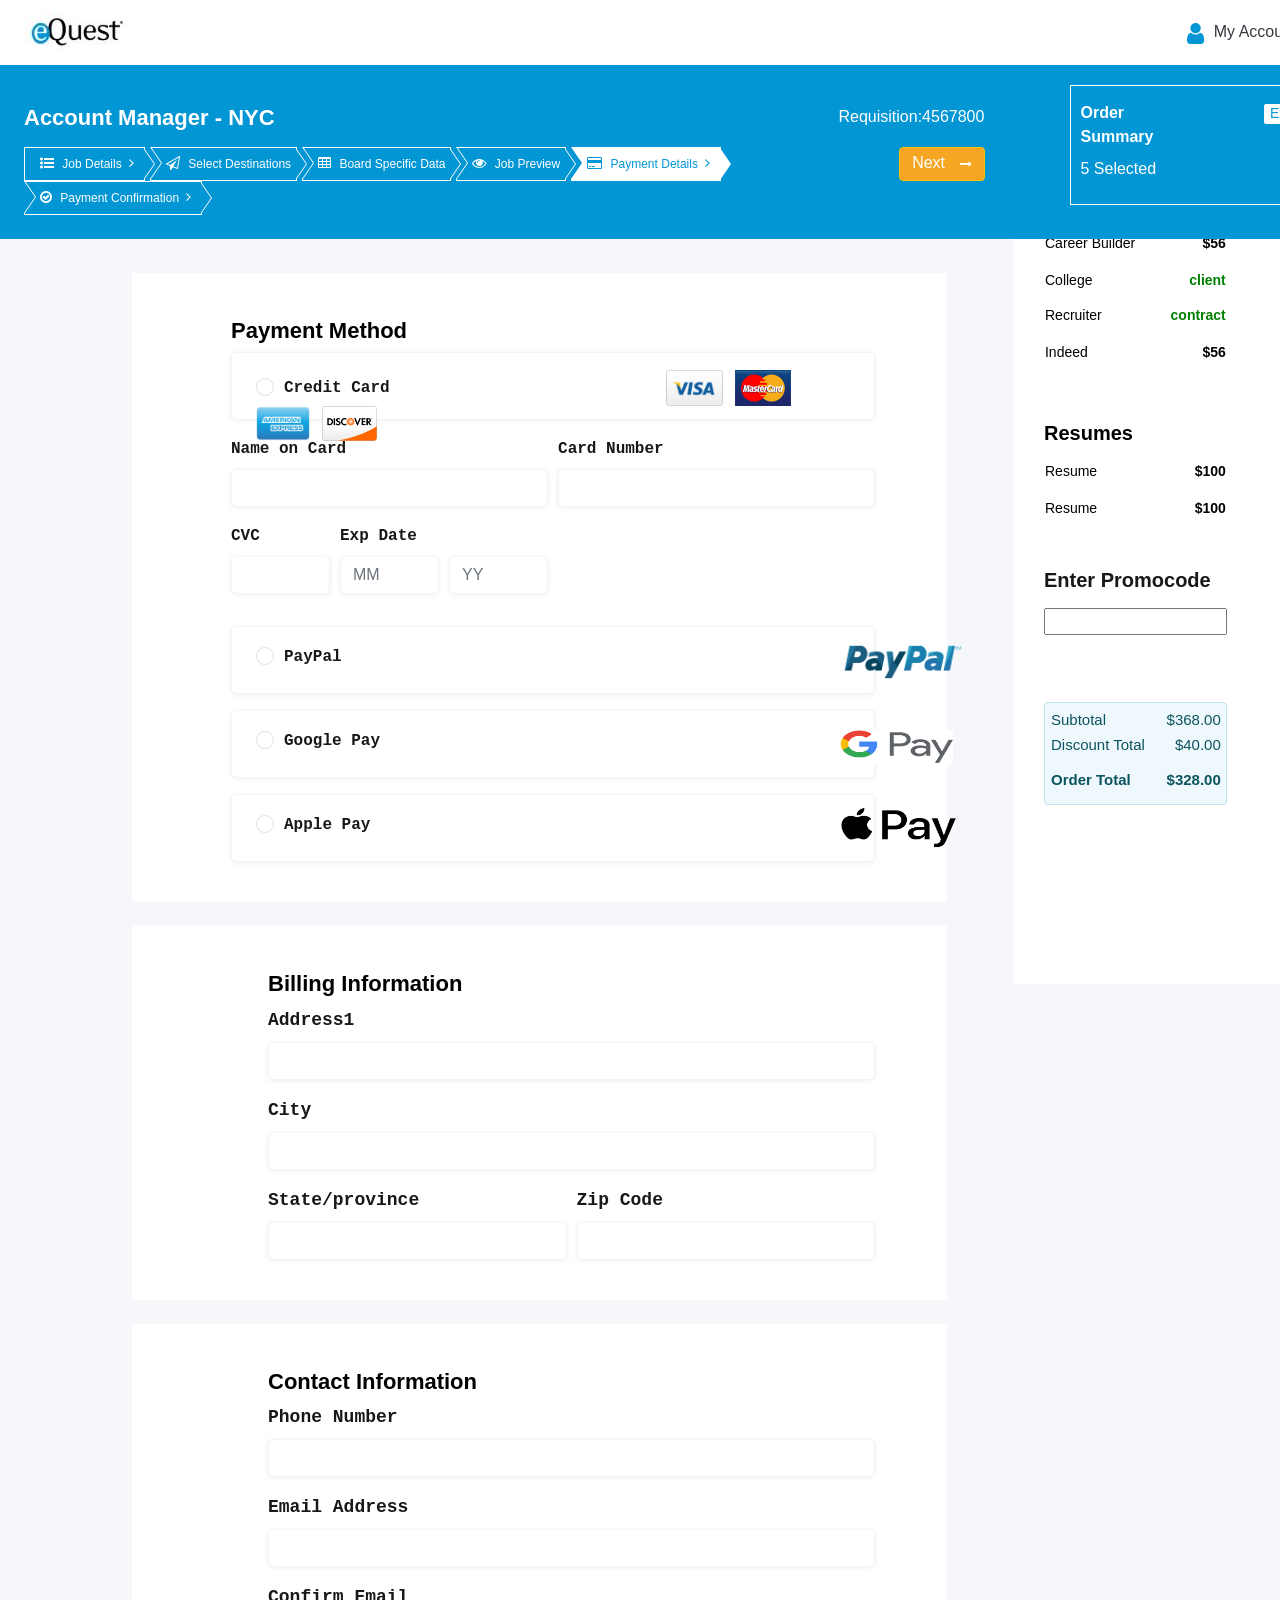
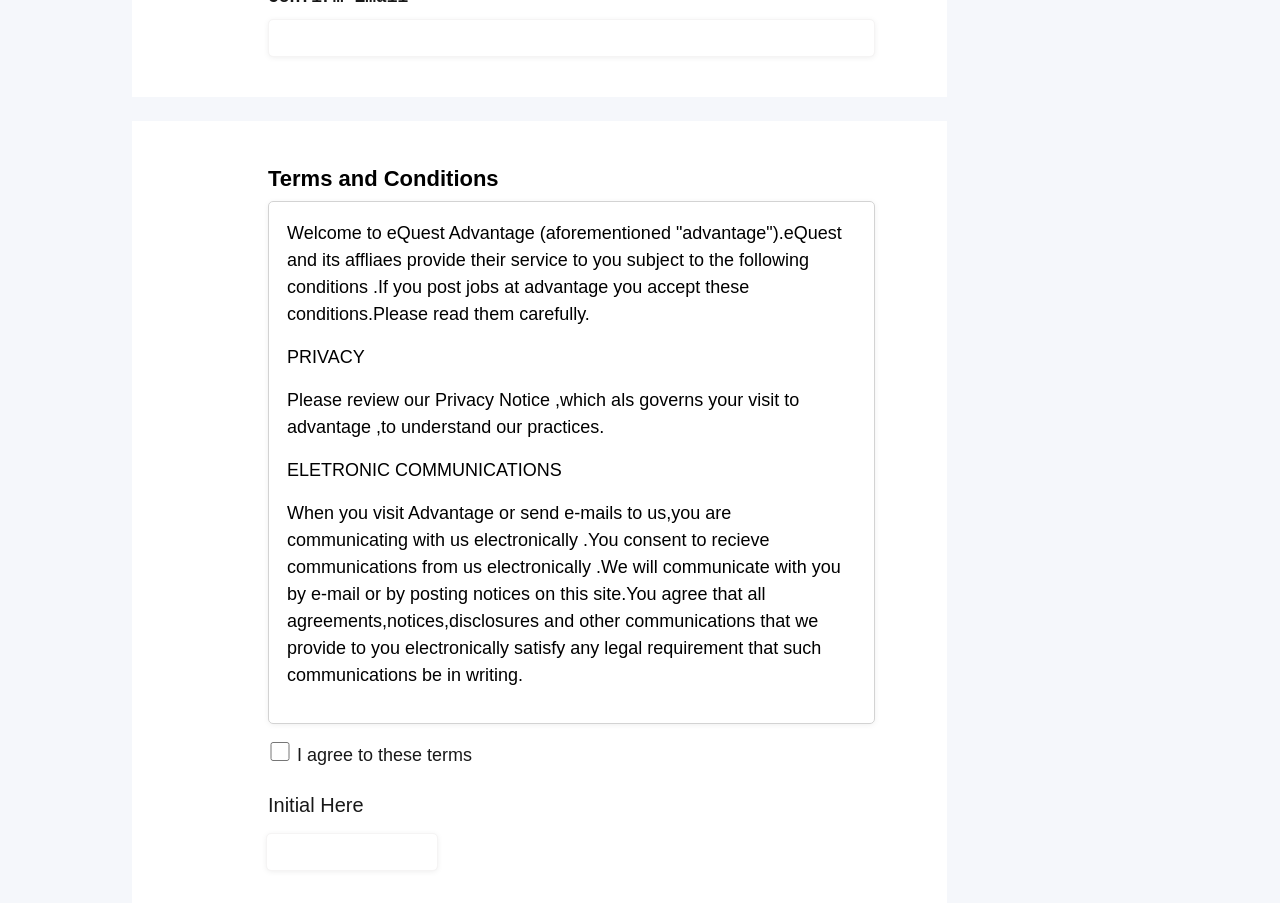
==== commit eda5fd94: "Update index.html" ====
--- a/index.html
+++ b/index.html
@@ -155,7 +155,7 @@
       
       <input type="radio" id="test1" name="radio-group" >
     <label for="test1">Credit Card</label>
-        <span id="credit-card-logo"><img src="images/visa.png"><img src="images/Mastercard.png"><img src="images/AmericanExpress.png"><img src="images/discover.png"></span>
+        <span id="credit-card-logo"><img src="images/Visa.png"><img src="images/mastercard.png"><img src="images/AmericanExpress.png"><img src="images/Discover.png"></span>
       
       
       </div>
